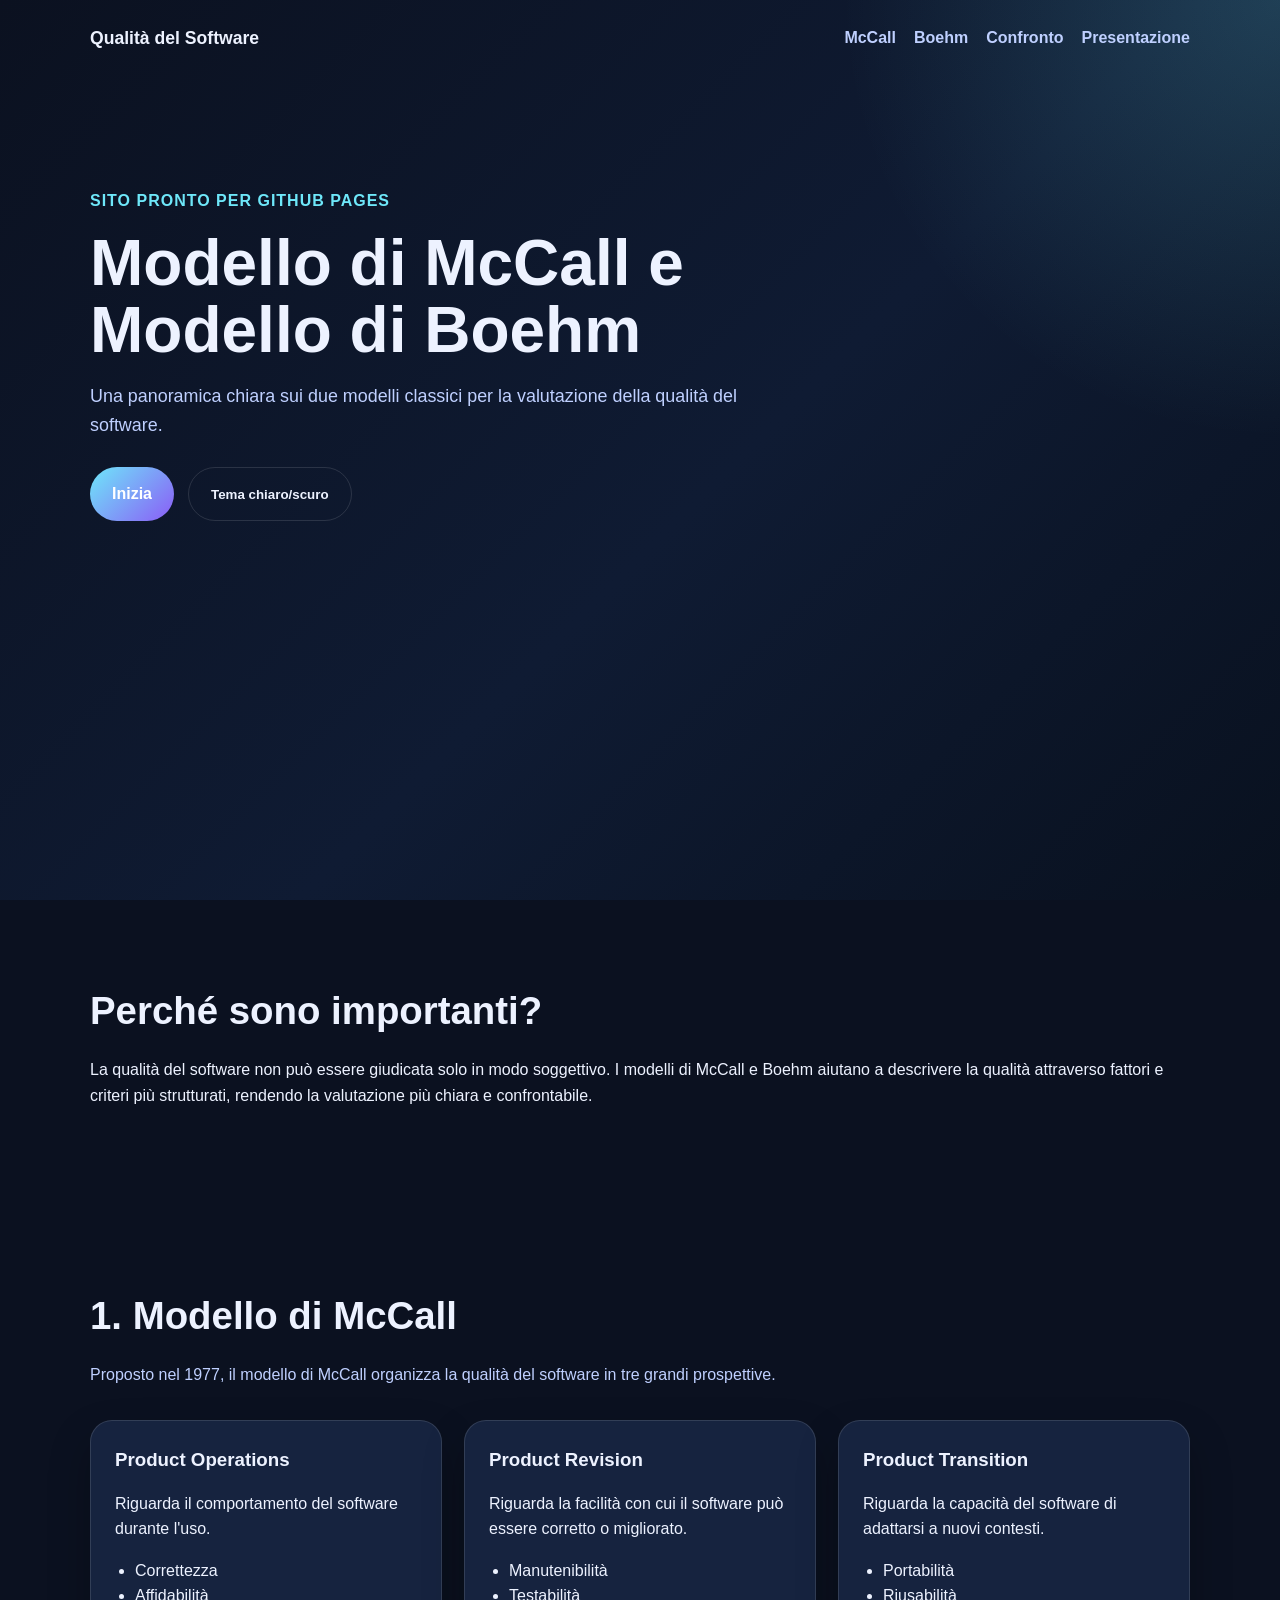
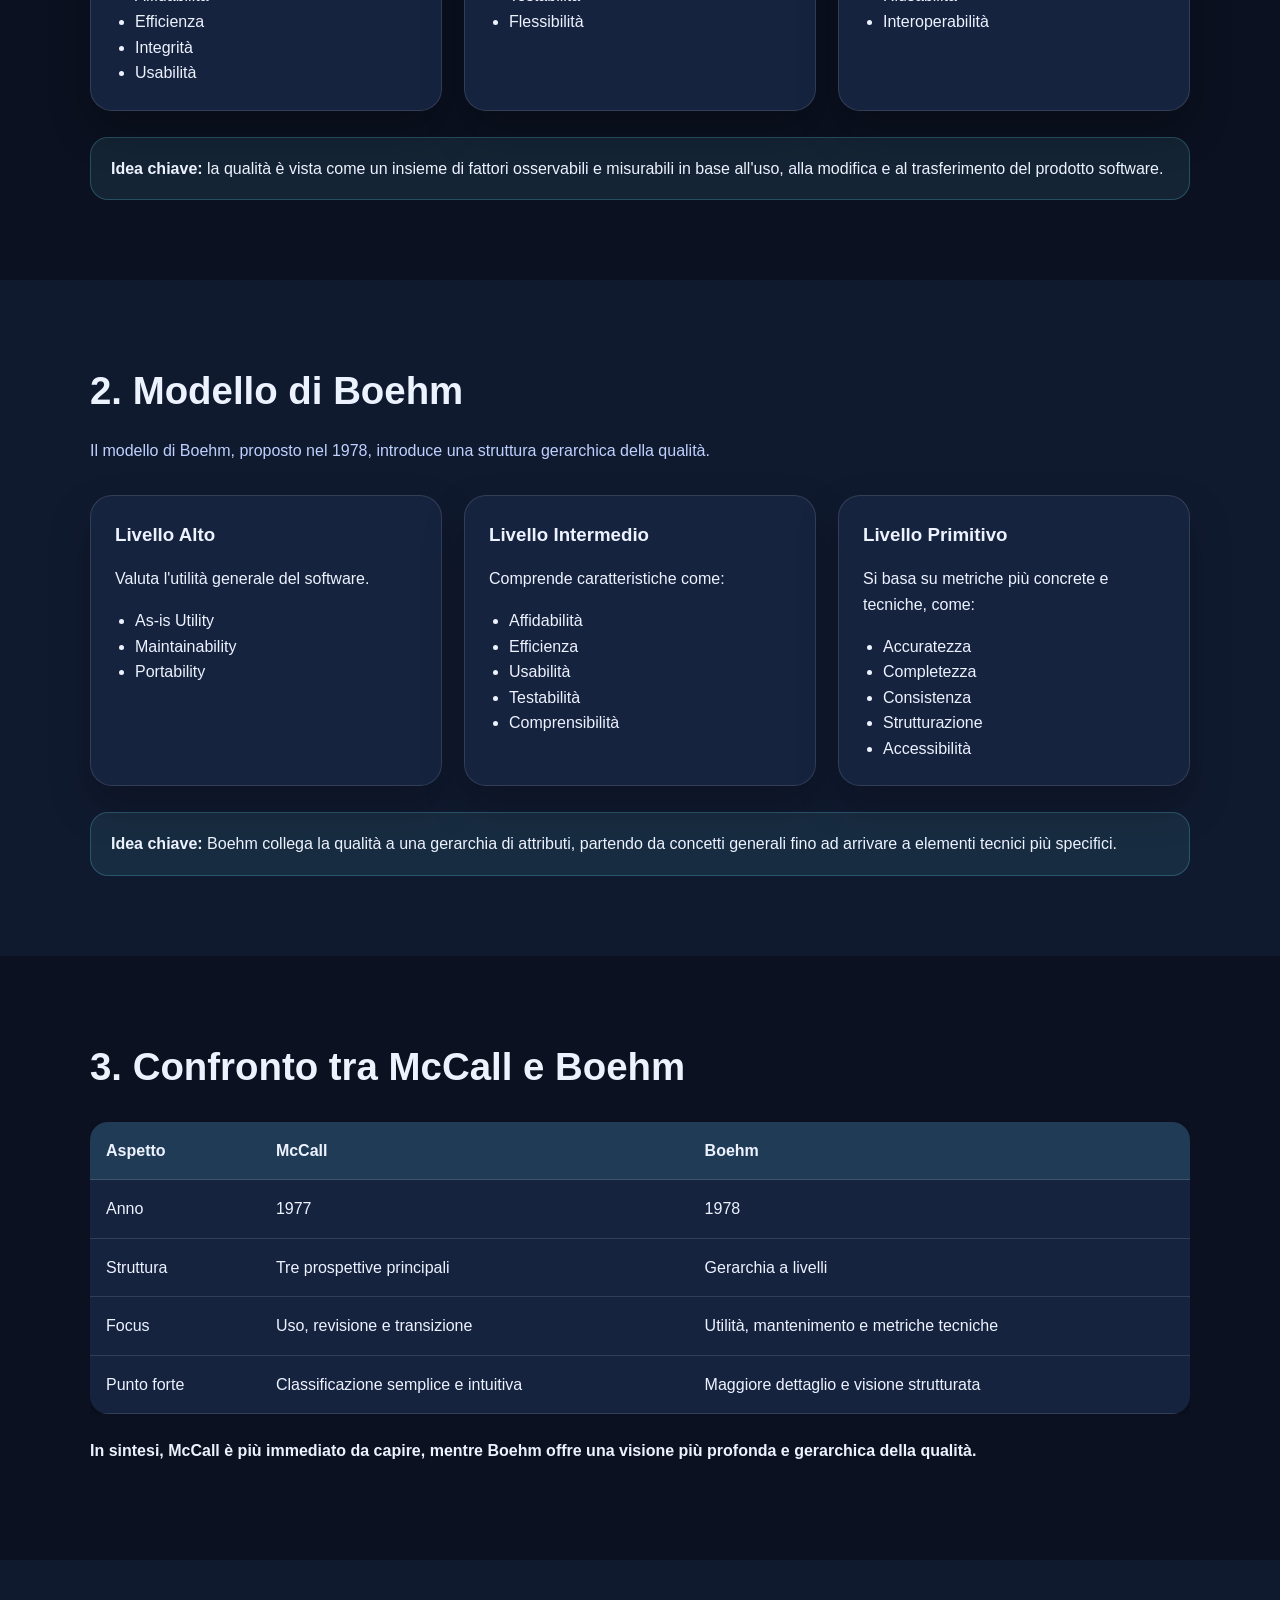
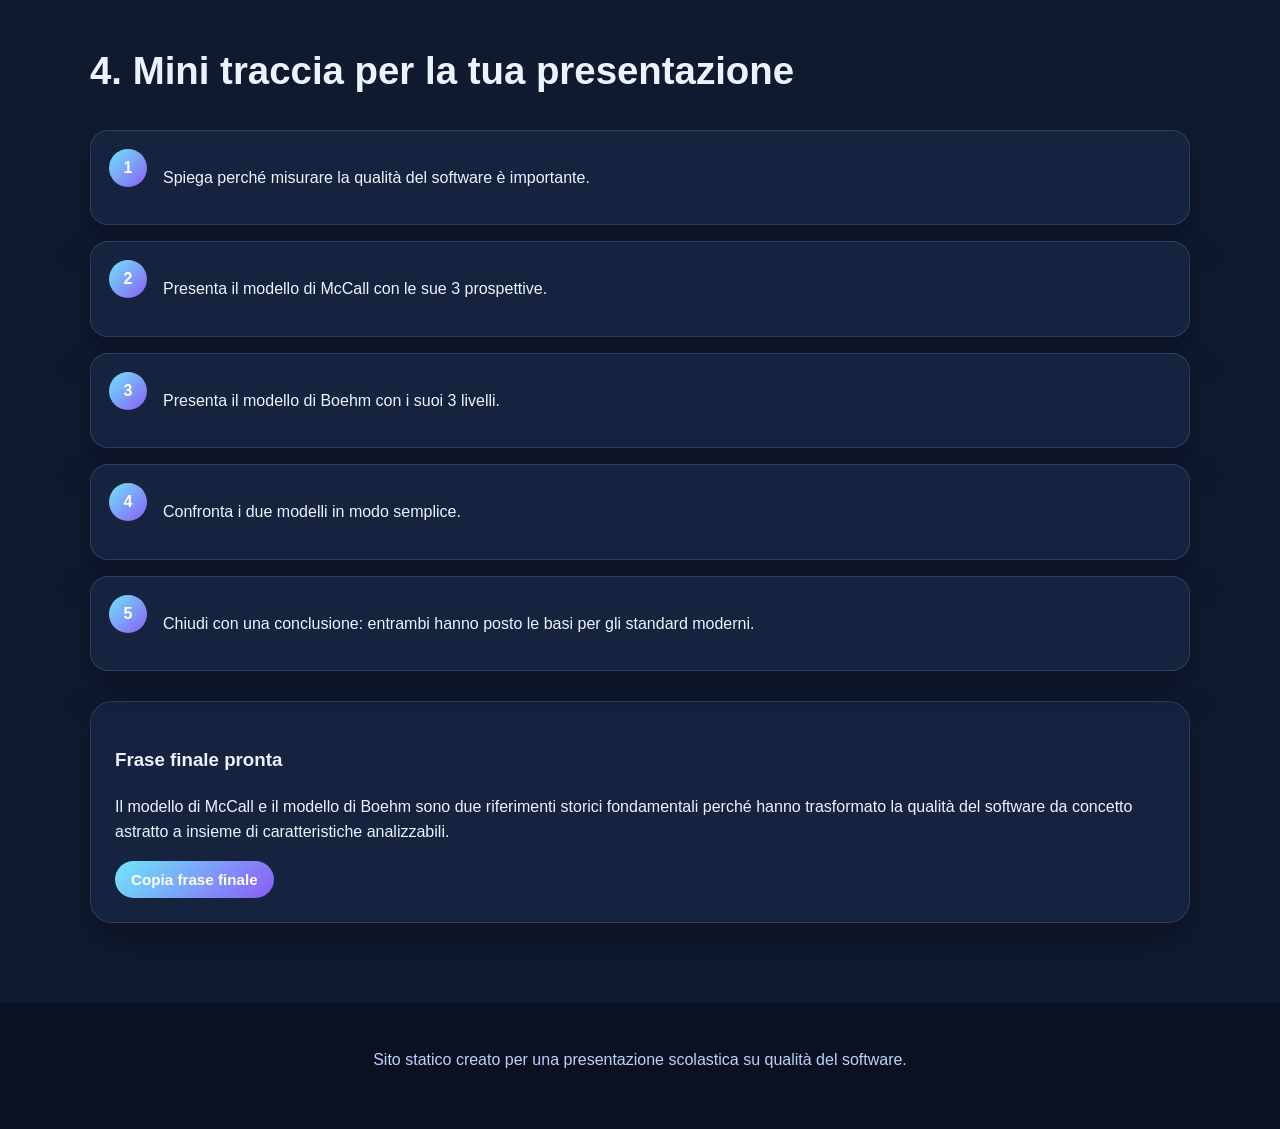
==== index.html @ 940b9a68 "Add files via upload" ====
<!DOCTYPE html>
<html lang="it">
<head>
  <meta charset="UTF-8" />
  <meta name="viewport" content="width=device-width, initial-scale=1.0" />
  <title>Modello di McCall e Modello di Boehm</title>
  <link rel="stylesheet" href="style.css" />
</head>
<body>
  <header class="hero">
    <nav class="nav">
      <div class="logo">Qualità del Software</div>
      <div class="nav-links">
        <a href="#mccall">McCall</a>
        <a href="#boehm">Boehm</a>
        <a href="#confronto">Confronto</a>
        <a href="#presentazione">Presentazione</a>
      </div>
    </nav>

    <div class="hero-content">
      <p class="eyebrow">Sito pronto per GitHub Pages</p>
      <h1>Modello di McCall e Modello di Boehm</h1>
      <p class="subtitle">
        Una panoramica chiara sui due modelli classici per la valutazione della qualità del software.
      </p>
      <div class="hero-buttons">
        <a class="btn primary" href="#mccall">Inizia</a>
        <button class="btn secondary" id="themeToggle">Tema chiaro/scuro</button>
      </div>
    </div>
  </header>

  <main>
    <section class="section intro">
      <div class="container">
        <h2>Perché sono importanti?</h2>
        <p>
          La qualità del software non può essere giudicata solo in modo soggettivo. I modelli di McCall e Boehm
          aiutano a descrivere la qualità attraverso fattori e criteri più strutturati, rendendo la valutazione
          più chiara e confrontabile.
        </p>
      </div>
    </section>

    <section class="section" id="mccall">
      <div class="container">
        <h2>1. Modello di McCall</h2>
        <p class="lead">
          Proposto nel 1977, il modello di McCall organizza la qualità del software in tre grandi prospettive.
        </p>

        <div class="cards three">
          <article class="card">
            <h3>Product Operations</h3>
            <p>Riguarda il comportamento del software durante l'uso.</p>
            <ul>
              <li>Correttezza</li>
              <li>Affidabilità</li>
              <li>Efficienza</li>
              <li>Integrità</li>
              <li>Usabilità</li>
            </ul>
          </article>

          <article class="card">
            <h3>Product Revision</h3>
            <p>Riguarda la facilità con cui il software può essere corretto o migliorato.</p>
            <ul>
              <li>Manutenibilità</li>
              <li>Testabilità</li>
              <li>Flessibilità</li>
            </ul>
          </article>

          <article class="card">
            <h3>Product Transition</h3>
            <p>Riguarda la capacità del software di adattarsi a nuovi contesti.</p>
            <ul>
              <li>Portabilità</li>
              <li>Riusabilità</li>
              <li>Interoperabilità</li>
            </ul>
          </article>
        </div>

        <div class="highlight">
          <strong>Idea chiave:</strong> la qualità è vista come un insieme di fattori osservabili e misurabili in base all'uso,
          alla modifica e al trasferimento del prodotto software.
        </div>
      </div>
    </section>

    <section class="section alt" id="boehm">
      <div class="container">
        <h2>2. Modello di Boehm</h2>
        <p class="lead">
          Il modello di Boehm, proposto nel 1978, introduce una struttura gerarchica della qualità.
        </p>

        <div class="cards three">
          <article class="card">
            <h3>Livello Alto</h3>
            <p>Valuta l'utilità generale del software.</p>
            <ul>
              <li>As-is Utility</li>
              <li>Maintainability</li>
              <li>Portability</li>
            </ul>
          </article>

          <article class="card">
            <h3>Livello Intermedio</h3>
            <p>Comprende caratteristiche come:</p>
            <ul>
              <li>Affidabilità</li>
              <li>Efficienza</li>
              <li>Usabilità</li>
              <li>Testabilità</li>
              <li>Comprensibilità</li>
            </ul>
          </article>

          <article class="card">
            <h3>Livello Primitivo</h3>
            <p>Si basa su metriche più concrete e tecniche, come:</p>
            <ul>
              <li>Accuratezza</li>
              <li>Completezza</li>
              <li>Consistenza</li>
              <li>Strutturazione</li>
              <li>Accessibilità</li>
            </ul>
          </article>
        </div>

        <div class="highlight">
          <strong>Idea chiave:</strong> Boehm collega la qualità a una gerarchia di attributi, partendo da concetti generali
          fino ad arrivare a elementi tecnici più specifici.
        </div>
      </div>
    </section>

    <section class="section" id="confronto">
      <div class="container">
        <h2>3. Confronto tra McCall e Boehm</h2>

        <div class="table-wrapper">
          <table>
            <thead>
              <tr>
                <th>Aspetto</th>
                <th>McCall</th>
                <th>Boehm</th>
              </tr>
            </thead>
            <tbody>
              <tr>
                <td>Anno</td>
                <td>1977</td>
                <td>1978</td>
              </tr>
              <tr>
                <td>Struttura</td>
                <td>Tre prospettive principali</td>
                <td>Gerarchia a livelli</td>
              </tr>
              <tr>
                <td>Focus</td>
                <td>Uso, revisione e transizione</td>
                <td>Utilità, mantenimento e metriche tecniche</td>
              </tr>
              <tr>
                <td>Punto forte</td>
                <td>Classificazione semplice e intuitiva</td>
                <td>Maggiore dettaglio e visione strutturata</td>
              </tr>
            </tbody>
          </table>
        </div>

        <p class="conclusion">
          In sintesi, McCall è più immediato da capire, mentre Boehm offre una visione più profonda e gerarchica della qualità.
        </p>
      </div>
    </section>

    <section class="section alt" id="presentazione">
      <div class="container">
        <h2>4. Mini traccia per la tua presentazione</h2>
        <div class="timeline">
          <div class="step">
            <span>1</span>
            <p>Spiega perché misurare la qualità del software è importante.</p>
          </div>
          <div class="step">
            <span>2</span>
            <p>Presenta il modello di McCall con le sue 3 prospettive.</p>
          </div>
          <div class="step">
            <span>3</span>
            <p>Presenta il modello di Boehm con i suoi 3 livelli.</p>
          </div>
          <div class="step">
            <span>4</span>
            <p>Confronta i due modelli in modo semplice.</p>
          </div>
          <div class="step">
            <span>5</span>
            <p>Chiudi con una conclusione: entrambi hanno posto le basi per gli standard moderni.</p>
          </div>
        </div>

        <div class="speech-box">
          <h3>Frase finale pronta</h3>
          <p id="finalPhrase">
            Il modello di McCall e il modello di Boehm sono due riferimenti storici fondamentali perché hanno trasformato
            la qualità del software da concetto astratto a insieme di caratteristiche analizzabili.
          </p>
          <button class="btn primary small" id="copyBtn">Copia frase finale</button>
          <span id="copyMsg" class="copy-msg"></span>
        </div>
      </div>
    </section>
  </main>

  <footer class="footer">
    <p>Sito statico creato per una presentazione scolastica su qualità del software.</p>
  </footer>

  <script src="script.js"></script>
</body>
</html>
---- style.css ----
* {
  box-sizing: border-box;
}

:root {
  --bg: #0b1120;
  --bg-alt: #101a2f;
  --card: #16233f;
  --text: #edf2ff;
  --muted: #bfd0ff;
  --accent: #6ee7f9;
  --accent-2: #8b5cf6;
  --border: rgba(255, 255, 255, 0.12);
  --shadow: 0 20px 40px rgba(0, 0, 0, 0.25);
}

body.light {
  --bg: #f4f7fb;
  --bg-alt: #eaf0f8;
  --card: #ffffff;
  --text: #10203a;
  --muted: #44536b;
  --accent: #0ea5e9;
  --accent-2: #7c3aed;
  --border: rgba(16, 32, 58, 0.12);
  --shadow: 0 18px 34px rgba(16, 32, 58, 0.10);
}

html {
  scroll-behavior: smooth;
}

body {
  margin: 0;
  font-family: Arial, Helvetica, sans-serif;
  background: var(--bg);
  color: var(--text);
  line-height: 1.6;
}

.hero {
  min-height: 100vh;
  padding: 24px;
  background:
    radial-gradient(circle at top right, rgba(110, 231, 249, 0.18), transparent 28%),
    linear-gradient(135deg, var(--bg), #0f1b33 55%, #09111f);
}

.nav {
  max-width: 1100px;
  margin: 0 auto 80px;
  display: flex;
  justify-content: space-between;
  align-items: center;
  gap: 18px;
  flex-wrap: wrap;
}

.logo {
  font-weight: 700;
  font-size: 1.1rem;
}

.nav-links {
  display: flex;
  gap: 18px;
  flex-wrap: wrap;
}

.nav-links a {
  color: var(--muted);
  text-decoration: none;
  font-weight: 600;
}

.nav-links a:hover {
  color: var(--accent);
}

.hero-content {
  max-width: 1100px;
  margin: 0 auto;
  padding: 40px 0 80px;
}

.eyebrow {
  color: var(--accent);
  font-weight: 700;
  text-transform: uppercase;
  letter-spacing: 1px;
}

h1 {
  font-size: clamp(2.4rem, 5vw, 4.8rem);
  line-height: 1.05;
  margin: 0 0 18px;
  max-width: 800px;
}

.subtitle {
  max-width: 700px;
  font-size: 1.12rem;
  color: var(--muted);
}

.hero-buttons {
  display: flex;
  gap: 14px;
  flex-wrap: wrap;
  margin-top: 28px;
}

.btn {
  border: none;
  border-radius: 999px;
  padding: 14px 22px;
  font-weight: 700;
  cursor: pointer;
  transition: transform 0.2s ease, opacity 0.2s ease;
  text-decoration: none;
  display: inline-block;
}

.btn:hover {
  transform: translateY(-2px);
  opacity: 0.95;
}

.primary {
  background: linear-gradient(135deg, var(--accent), var(--accent-2));
  color: white;
}

.secondary {
  background: transparent;
  color: var(--text);
  border: 1px solid var(--border);
}

.small {
  padding: 10px 16px;
  font-size: 0.95rem;
}

.section {
  padding: 80px 24px;
}

.alt {
  background: var(--bg-alt);
}

.container {
  max-width: 1100px;
  margin: 0 auto;
}

h2 {
  font-size: clamp(1.8rem, 3vw, 2.8rem);
  margin-top: 0;
  margin-bottom: 14px;
}

.lead {
  color: var(--muted);
  max-width: 800px;
  margin-bottom: 32px;
}

.cards {
  display: grid;
  gap: 22px;
}

.cards.three {
  grid-template-columns: repeat(3, minmax(0, 1fr));
}

.card {
  background: var(--card);
  border: 1px solid var(--border);
  border-radius: 22px;
  padding: 24px;
  box-shadow: var(--shadow);
}

.card h3 {
  margin-top: 0;
  margin-bottom: 10px;
}

.card ul {
  padding-left: 20px;
  margin-bottom: 0;
}

.highlight {
  margin-top: 26px;
  background: rgba(110, 231, 249, 0.09);
  border: 1px solid rgba(110, 231, 249, 0.22);
  border-radius: 18px;
  padding: 18px 20px;
}

.table-wrapper {
  overflow-x: auto;
  margin-top: 24px;
}

table {
  width: 100%;
  border-collapse: collapse;
  background: var(--card);
  border-radius: 18px;
  overflow: hidden;
  box-shadow: var(--shadow);
}

th, td {
  padding: 16px;
  border-bottom: 1px solid var(--border);
  text-align: left;
}

th {
  background: rgba(110, 231, 249, 0.12);
}

.conclusion {
  margin-top: 24px;
  font-weight: 600;
}

.timeline {
  display: grid;
  gap: 16px;
  margin-top: 28px;
}

.step {
  display: flex;
  gap: 16px;
  align-items: flex-start;
  background: var(--card);
  border: 1px solid var(--border);
  border-radius: 18px;
  padding: 18px;
  box-shadow: var(--shadow);
}

.step span {
  width: 38px;
  height: 38px;
  min-width: 38px;
  border-radius: 50%;
  display: grid;
  place-items: center;
  font-weight: 700;
  background: linear-gradient(135deg, var(--accent), var(--accent-2));
  color: white;
}

.speech-box {
  margin-top: 30px;
  background: var(--card);
  border: 1px solid var(--border);
  border-radius: 22px;
  padding: 24px;
  box-shadow: var(--shadow);
}

.copy-msg {
  display: inline-block;
  margin-left: 10px;
  color: var(--accent);
  font-weight: 700;
}

.footer {
  text-align: center;
  padding: 28px 20px 40px;
  color: var(--muted);
}

@media (max-width: 900px) {
  .cards.three {
    grid-template-columns: 1fr;
  }
}

@media (max-width: 640px) {
  .hero {
    min-height: auto;
  }

  .nav {
    margin-bottom: 40px;
  }

  .hero-content {
    padding: 10px 0 40px;
  }
}
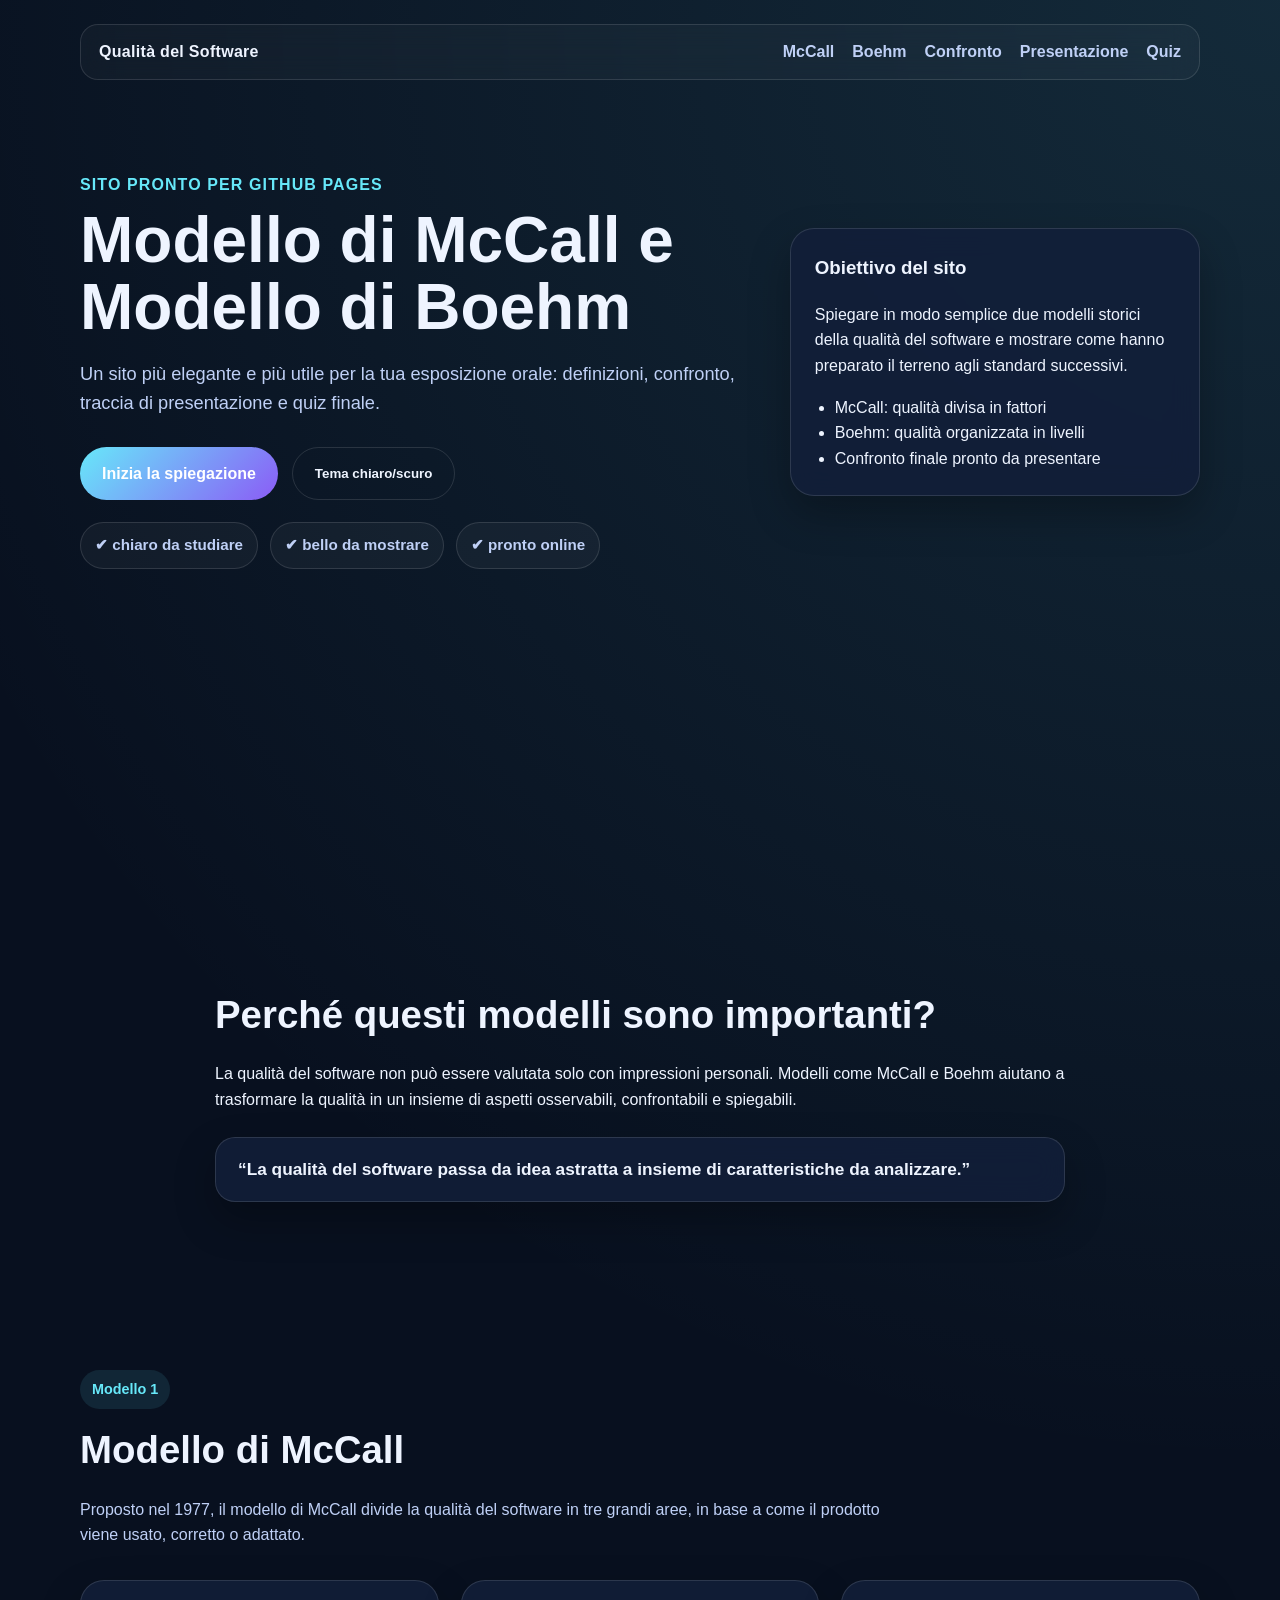
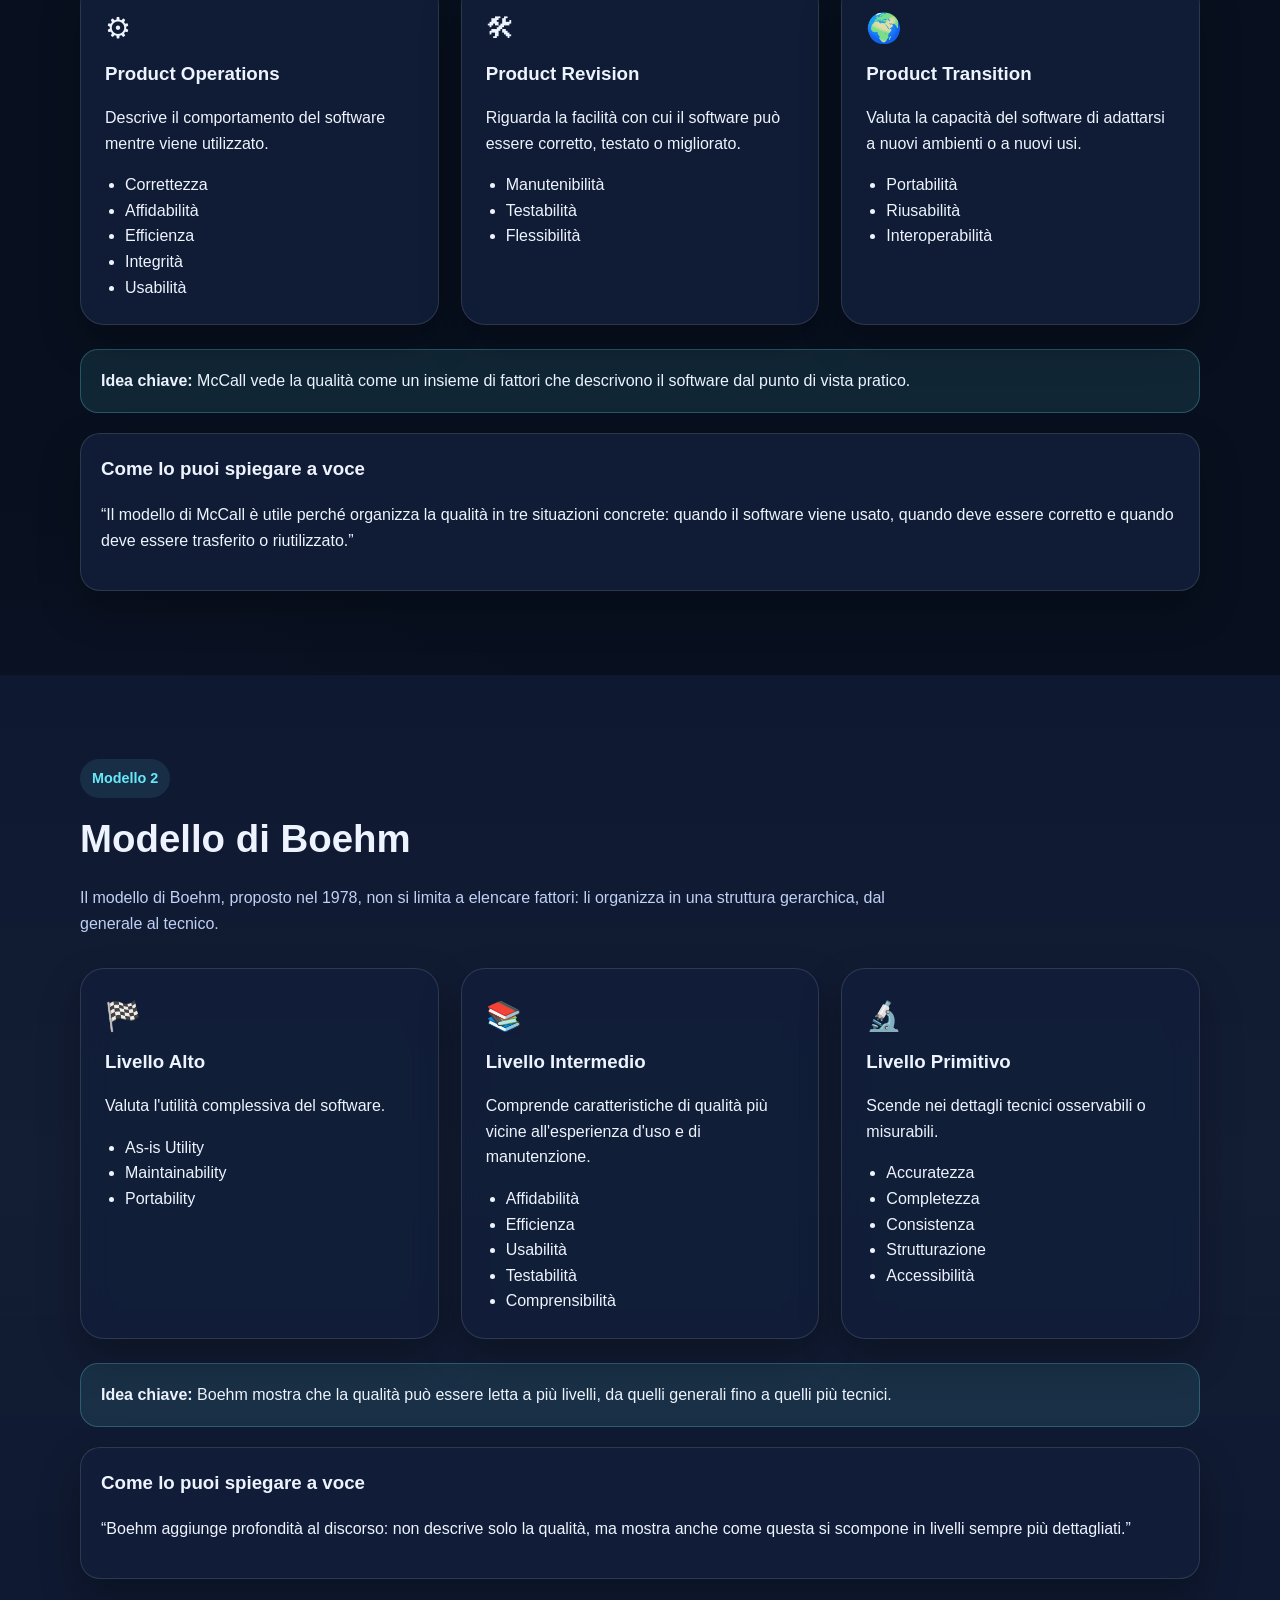
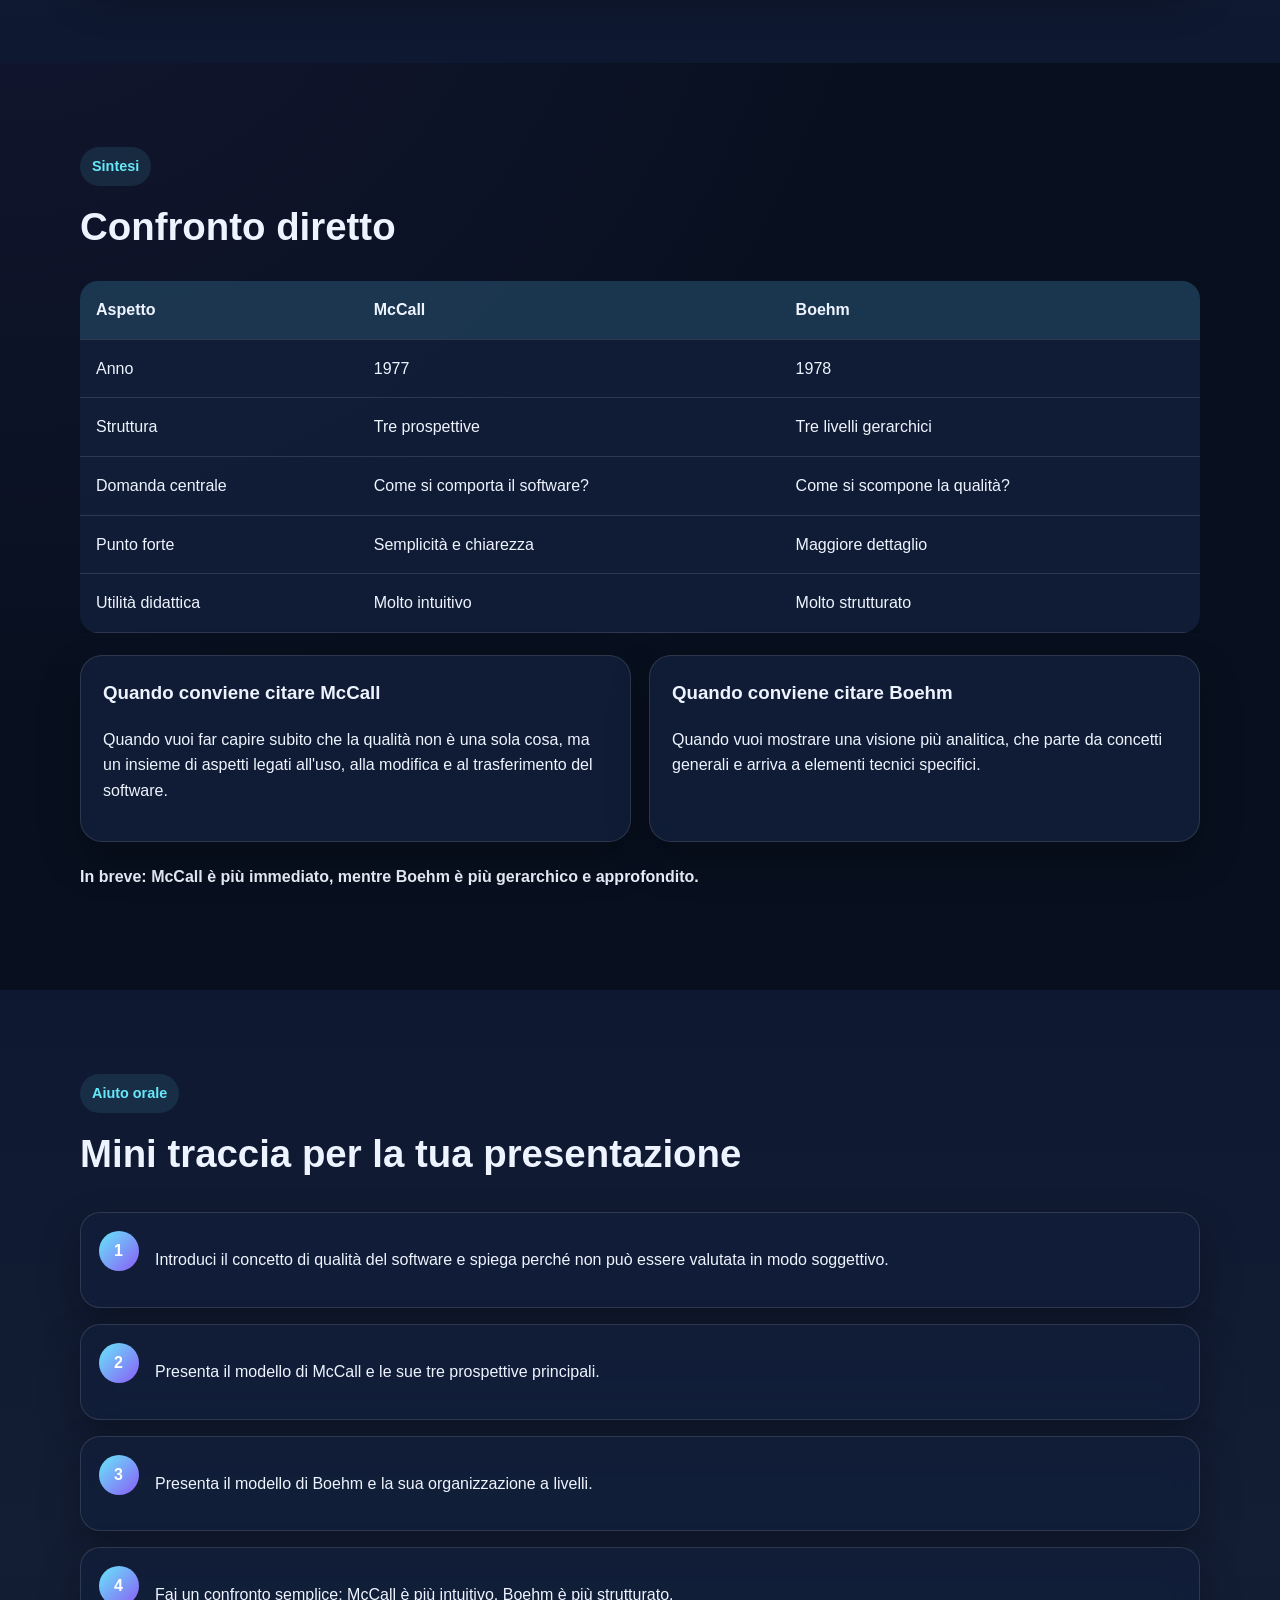
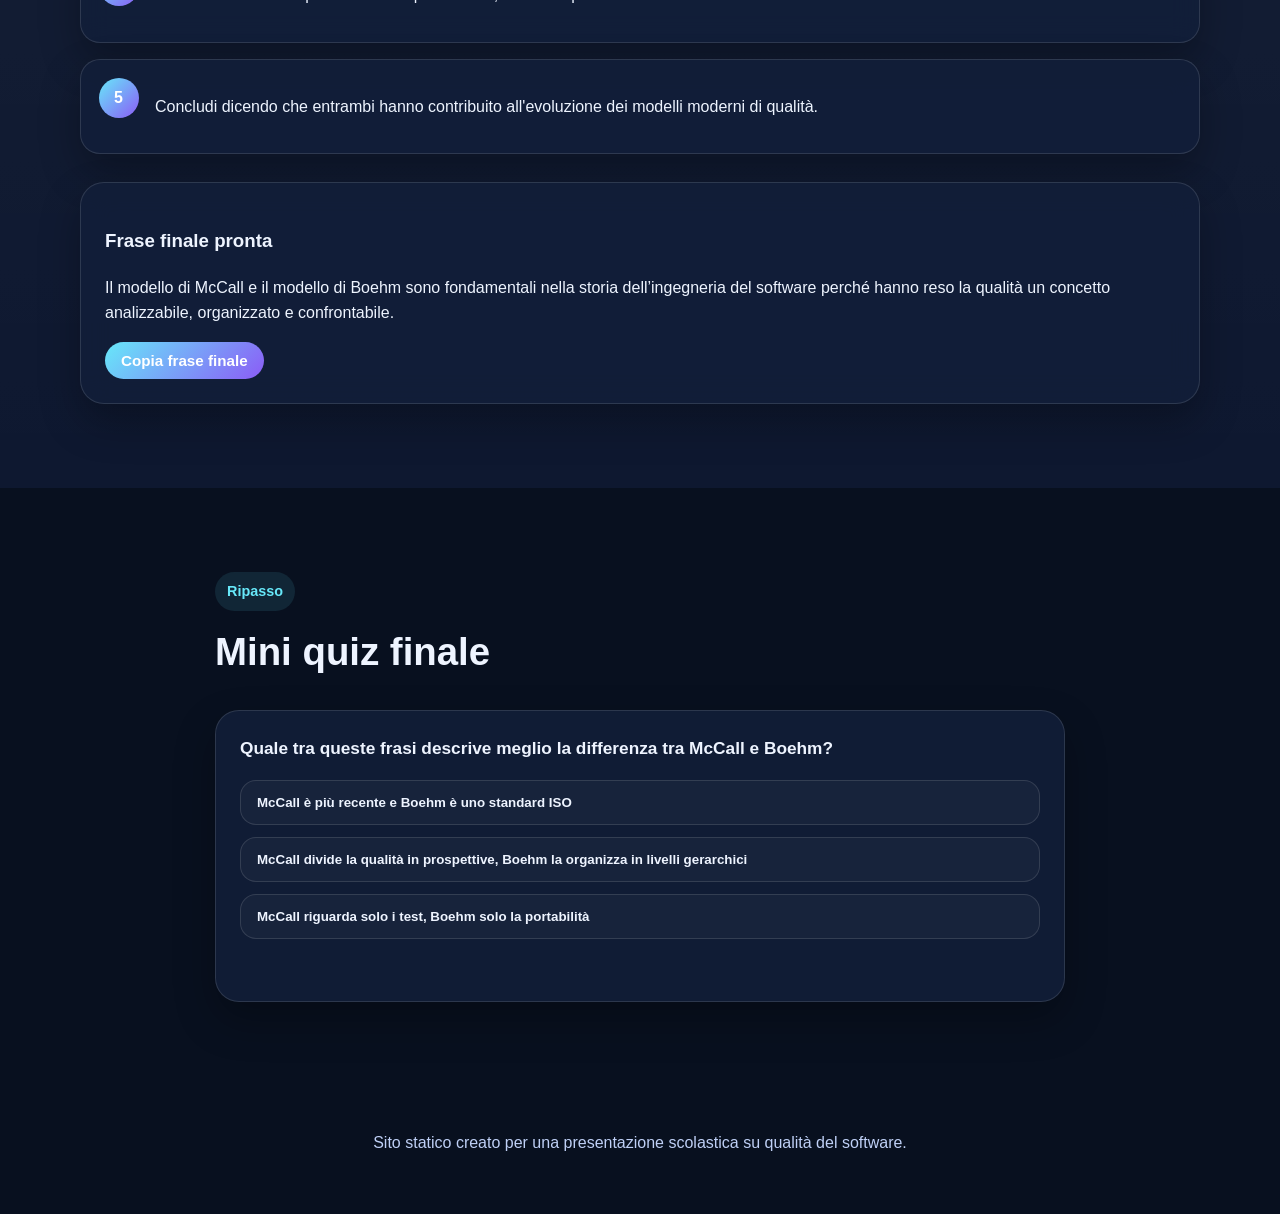
==== commit 25d48233: "Add files via upload" ====
--- a/index.html
+++ b/index.html
@@ -4,56 +4,92 @@
   <meta charset="UTF-8" />
   <meta name="viewport" content="width=device-width, initial-scale=1.0" />
   <title>Modello di McCall e Modello di Boehm</title>
+  <meta name="description" content="Presentazione web sui modelli di qualità del software di McCall e Boehm." />
   <link rel="stylesheet" href="style.css" />
 </head>
 <body>
+  <div class="progress-bar" id="progressBar"></div>
+
   <header class="hero">
     <nav class="nav">
       <div class="logo">Qualità del Software</div>
-      <div class="nav-links">
+      <button class="menu-toggle" id="menuToggle" aria-label="Apri menu">☰</button>
+      <div class="nav-links" id="navLinks">
         <a href="#mccall">McCall</a>
         <a href="#boehm">Boehm</a>
         <a href="#confronto">Confronto</a>
         <a href="#presentazione">Presentazione</a>
+        <a href="#quiz">Quiz</a>
       </div>
     </nav>
 
-    <div class="hero-content">
-      <p class="eyebrow">Sito pronto per GitHub Pages</p>
-      <h1>Modello di McCall e Modello di Boehm</h1>
-      <p class="subtitle">
-        Una panoramica chiara sui due modelli classici per la valutazione della qualità del software.
-      </p>
-      <div class="hero-buttons">
-        <a class="btn primary" href="#mccall">Inizia</a>
-        <button class="btn secondary" id="themeToggle">Tema chiaro/scuro</button>
+    <div class="hero-content container">
+      <div class="hero-grid">
+        <div>
+          <p class="eyebrow">Sito pronto per GitHub Pages</p>
+          <h1>Modello di McCall e Modello di Boehm</h1>
+          <p class="subtitle">
+            Un sito più elegante e più utile per la tua esposizione orale: definizioni, confronto, traccia di presentazione e quiz finale.
+          </p>
+
+          <div class="hero-buttons">
+            <a class="btn primary" href="#mccall">Inizia la spiegazione</a>
+            <button class="btn secondary" id="themeToggle">Tema chiaro/scuro</button>
+          </div>
+
+          <div class="hero-badges">
+            <span>✔ chiaro da studiare</span>
+            <span>✔ bello da mostrare</span>
+            <span>✔ pronto online</span>
+          </div>
+        </div>
+
+        <aside class="hero-panel">
+          <h3>Obiettivo del sito</h3>
+          <p>
+            Spiegare in modo semplice due modelli storici della qualità del software e mostrare come hanno preparato il terreno agli standard successivi.
+          </p>
+          <ul>
+            <li>McCall: qualità divisa in fattori</li>
+            <li>Boehm: qualità organizzata in livelli</li>
+            <li>Confronto finale pronto da presentare</li>
+          </ul>
+        </aside>
       </div>
     </div>
   </header>
 
   <main>
     <section class="section intro">
-      <div class="container">
-        <h2>Perché sono importanti?</h2>
+      <div class="container narrow">
+        <h2>Perché questi modelli sono importanti?</h2>
         <p>
-          La qualità del software non può essere giudicata solo in modo soggettivo. I modelli di McCall e Boehm
-          aiutano a descrivere la qualità attraverso fattori e criteri più strutturati, rendendo la valutazione
-          più chiara e confrontabile.
+          La qualità del software non può essere valutata solo con impressioni personali. Modelli come McCall e Boehm
+          aiutano a trasformare la qualità in un insieme di aspetti osservabili, confrontabili e spiegabili.
         </p>
+        <div class="quote-box">
+          <p>
+            “La qualità del software passa da idea astratta a insieme di caratteristiche da analizzare.”
+          </p>
+        </div>
       </div>
     </section>
 
     <section class="section" id="mccall">
       <div class="container">
-        <h2>1. Modello di McCall</h2>
+        <div class="section-head">
+          <span class="section-tag">Modello 1</span>
+          <h2>Modello di McCall</h2>
+        </div>
         <p class="lead">
-          Proposto nel 1977, il modello di McCall organizza la qualità del software in tre grandi prospettive.
+          Proposto nel 1977, il modello di McCall divide la qualità del software in tre grandi aree, in base a come il prodotto viene usato, corretto o adattato.
         </p>
 
         <div class="cards three">
           <article class="card">
+            <div class="card-icon">⚙</div>
             <h3>Product Operations</h3>
-            <p>Riguarda il comportamento del software durante l'uso.</p>
+            <p>Descrive il comportamento del software mentre viene utilizzato.</p>
             <ul>
               <li>Correttezza</li>
               <li>Affidabilità</li>
@@ -64,8 +100,9 @@
           </article>
 
           <article class="card">
+            <div class="card-icon">🛠</div>
             <h3>Product Revision</h3>
-            <p>Riguarda la facilità con cui il software può essere corretto o migliorato.</p>
+            <p>Riguarda la facilità con cui il software può essere corretto, testato o migliorato.</p>
             <ul>
               <li>Manutenibilità</li>
               <li>Testabilità</li>
@@ -74,8 +111,9 @@
           </article>
 
           <article class="card">
+            <div class="card-icon">🌍</div>
             <h3>Product Transition</h3>
-            <p>Riguarda la capacità del software di adattarsi a nuovi contesti.</p>
+            <p>Valuta la capacità del software di adattarsi a nuovi ambienti o a nuovi usi.</p>
             <ul>
               <li>Portabilità</li>
               <li>Riusabilità</li>
@@ -85,23 +123,34 @@
         </div>
 
         <div class="highlight">
-          <strong>Idea chiave:</strong> la qualità è vista come un insieme di fattori osservabili e misurabili in base all'uso,
-          alla modifica e al trasferimento del prodotto software.
+          <strong>Idea chiave:</strong> McCall vede la qualità come un insieme di fattori che descrivono il software dal punto di vista pratico.
+        </div>
+
+        <div class="mini-explain">
+          <h3>Come lo puoi spiegare a voce</h3>
+          <p>
+            “Il modello di McCall è utile perché organizza la qualità in tre situazioni concrete:
+            quando il software viene usato, quando deve essere corretto e quando deve essere trasferito o riutilizzato.”
+          </p>
         </div>
       </div>
     </section>
 
     <section class="section alt" id="boehm">
       <div class="container">
-        <h2>2. Modello di Boehm</h2>
+        <div class="section-head">
+          <span class="section-tag">Modello 2</span>
+          <h2>Modello di Boehm</h2>
+        </div>
         <p class="lead">
-          Il modello di Boehm, proposto nel 1978, introduce una struttura gerarchica della qualità.
+          Il modello di Boehm, proposto nel 1978, non si limita a elencare fattori: li organizza in una struttura gerarchica, dal generale al tecnico.
         </p>
 
         <div class="cards three">
           <article class="card">
+            <div class="card-icon">🏁</div>
             <h3>Livello Alto</h3>
-            <p>Valuta l'utilità generale del software.</p>
+            <p>Valuta l'utilità complessiva del software.</p>
             <ul>
               <li>As-is Utility</li>
               <li>Maintainability</li>
@@ -110,8 +159,9 @@
           </article>
 
           <article class="card">
+            <div class="card-icon">📚</div>
             <h3>Livello Intermedio</h3>
-            <p>Comprende caratteristiche come:</p>
+            <p>Comprende caratteristiche di qualità più vicine all'esperienza d'uso e di manutenzione.</p>
             <ul>
               <li>Affidabilità</li>
               <li>Efficienza</li>
@@ -122,8 +172,9 @@
           </article>
 
           <article class="card">
+            <div class="card-icon">🔬</div>
             <h3>Livello Primitivo</h3>
-            <p>Si basa su metriche più concrete e tecniche, come:</p>
+            <p>Scende nei dettagli tecnici osservabili o misurabili.</p>
             <ul>
               <li>Accuratezza</li>
               <li>Completezza</li>
@@ -135,15 +186,24 @@
         </div>
 
         <div class="highlight">
-          <strong>Idea chiave:</strong> Boehm collega la qualità a una gerarchia di attributi, partendo da concetti generali
-          fino ad arrivare a elementi tecnici più specifici.
+          <strong>Idea chiave:</strong> Boehm mostra che la qualità può essere letta a più livelli, da quelli generali fino a quelli più tecnici.
+        </div>
+
+        <div class="mini-explain">
+          <h3>Come lo puoi spiegare a voce</h3>
+          <p>
+            “Boehm aggiunge profondità al discorso: non descrive solo la qualità, ma mostra anche come questa si scompone in livelli sempre più dettagliati.”
+          </p>
         </div>
       </div>
     </section>
 
     <section class="section" id="confronto">
       <div class="container">
-        <h2>3. Confronto tra McCall e Boehm</h2>
+        <div class="section-head">
+          <span class="section-tag">Sintesi</span>
+          <h2>Confronto diretto</h2>
+        </div>
 
         <div class="table-wrapper">
           <table>
@@ -162,63 +222,86 @@
               </tr>
               <tr>
                 <td>Struttura</td>
-                <td>Tre prospettive principali</td>
-                <td>Gerarchia a livelli</td>
-              </tr>
-              <tr>
-                <td>Focus</td>
-                <td>Uso, revisione e transizione</td>
-                <td>Utilità, mantenimento e metriche tecniche</td>
+                <td>Tre prospettive</td>
+                <td>Tre livelli gerarchici</td>
+              </tr>
+              <tr>
+                <td>Domanda centrale</td>
+                <td>Come si comporta il software?</td>
+                <td>Come si scompone la qualità?</td>
               </tr>
               <tr>
                 <td>Punto forte</td>
-                <td>Classificazione semplice e intuitiva</td>
-                <td>Maggiore dettaglio e visione strutturata</td>
+                <td>Semplicità e chiarezza</td>
+                <td>Maggiore dettaglio</td>
+              </tr>
+              <tr>
+                <td>Utilità didattica</td>
+                <td>Molto intuitivo</td>
+                <td>Molto strutturato</td>
               </tr>
             </tbody>
           </table>
         </div>
 
+        <div class="comparison-grid">
+          <div class="info-box">
+            <h3>Quando conviene citare McCall</h3>
+            <p>Quando vuoi far capire subito che la qualità non è una sola cosa, ma un insieme di aspetti legati all'uso, alla modifica e al trasferimento del software.</p>
+          </div>
+          <div class="info-box">
+            <h3>Quando conviene citare Boehm</h3>
+            <p>Quando vuoi mostrare una visione più analitica, che parte da concetti generali e arriva a elementi tecnici specifici.</p>
+          </div>
+        </div>
+
         <p class="conclusion">
-          In sintesi, McCall è più immediato da capire, mentre Boehm offre una visione più profonda e gerarchica della qualità.
+          In breve: <strong>McCall è più immediato</strong>, mentre <strong>Boehm è più gerarchico e approfondito</strong>.
         </p>
       </div>
     </section>
 
     <section class="section alt" id="presentazione">
       <div class="container">
-        <h2>4. Mini traccia per la tua presentazione</h2>
+        <div class="section-head">
+          <span class="section-tag">Aiuto orale</span>
+          <h2>Mini traccia per la tua presentazione</h2>
+        </div>
+
         <div class="timeline">
-          <div class="step">
-            <span>1</span>
-            <p>Spiega perché misurare la qualità del software è importante.</p>
-          </div>
-          <div class="step">
-            <span>2</span>
-            <p>Presenta il modello di McCall con le sue 3 prospettive.</p>
-          </div>
-          <div class="step">
-            <span>3</span>
-            <p>Presenta il modello di Boehm con i suoi 3 livelli.</p>
-          </div>
-          <div class="step">
-            <span>4</span>
-            <p>Confronta i due modelli in modo semplice.</p>
-          </div>
-          <div class="step">
-            <span>5</span>
-            <p>Chiudi con una conclusione: entrambi hanno posto le basi per gli standard moderni.</p>
-          </div>
+          <div class="step"><span>1</span><p>Introduci il concetto di qualità del software e spiega perché non può essere valutata in modo soggettivo.</p></div>
+          <div class="step"><span>2</span><p>Presenta il modello di McCall e le sue tre prospettive principali.</p></div>
+          <div class="step"><span>3</span><p>Presenta il modello di Boehm e la sua organizzazione a livelli.</p></div>
+          <div class="step"><span>4</span><p>Fai un confronto semplice: McCall è più intuitivo, Boehm è più strutturato.</p></div>
+          <div class="step"><span>5</span><p>Concludi dicendo che entrambi hanno contribuito all'evoluzione dei modelli moderni di qualità.</p></div>
         </div>
 
         <div class="speech-box">
           <h3>Frase finale pronta</h3>
           <p id="finalPhrase">
-            Il modello di McCall e il modello di Boehm sono due riferimenti storici fondamentali perché hanno trasformato
-            la qualità del software da concetto astratto a insieme di caratteristiche analizzabili.
+            Il modello di McCall e il modello di Boehm sono fondamentali nella storia dell’ingegneria del software perché hanno reso la qualità un concetto analizzabile, organizzato e confrontabile.
           </p>
           <button class="btn primary small" id="copyBtn">Copia frase finale</button>
           <span id="copyMsg" class="copy-msg"></span>
+        </div>
+      </div>
+    </section>
+
+    <section class="section" id="quiz">
+      <div class="container narrow">
+        <div class="section-head">
+          <span class="section-tag">Ripasso</span>
+          <h2>Mini quiz finale</h2>
+        </div>
+
+        <div class="quiz-card">
+          <p class="quiz-question">Quale tra queste frasi descrive meglio la differenza tra McCall e Boehm?</p>
+          <div class="quiz-options">
+            <button class="quiz-btn" data-correct="false">McCall è più recente e Boehm è uno standard ISO</button>
+            <button class="quiz-btn" data-correct="true">McCall divide la qualità in prospettive, Boehm la organizza in livelli gerarchici</button>
+            <button class="quiz-btn" data-correct="false">McCall riguarda solo i test, Boehm solo la portabilità</button>
+          </div>
+          <p class="quiz-result" id="quizResult"></p>
         </div>
       </div>
     </section>
--- a/style.css
+++ b/style.css
@@ -3,27 +3,28 @@
 }
 
 :root {
-  --bg: #0b1120;
-  --bg-alt: #101a2f;
-  --card: #16233f;
-  --text: #edf2ff;
-  --muted: #bfd0ff;
-  --accent: #6ee7f9;
+  --bg: #08101f;
+  --bg-alt: #0e1830;
+  --card: rgba(18, 31, 58, 0.86);
+  --text: #eef4ff;
+  --muted: #bfd0f6;
+  --accent: #67e8f9;
   --accent-2: #8b5cf6;
   --border: rgba(255, 255, 255, 0.12);
-  --shadow: 0 20px 40px rgba(0, 0, 0, 0.25);
+  --shadow: 0 18px 40px rgba(0, 0, 0, 0.28);
+  --glass: blur(14px);
 }
 
 body.light {
-  --bg: #f4f7fb;
-  --bg-alt: #eaf0f8;
-  --card: #ffffff;
-  --text: #10203a;
-  --muted: #44536b;
+  --bg: #f4f8fd;
+  --bg-alt: #e9f0fa;
+  --card: rgba(255, 255, 255, 0.88);
+  --text: #12223b;
+  --muted: #55657c;
   --accent: #0ea5e9;
   --accent-2: #7c3aed;
-  --border: rgba(16, 32, 58, 0.12);
-  --shadow: 0 18px 34px rgba(16, 32, 58, 0.10);
+  --border: rgba(18, 34, 59, 0.12);
+  --shadow: 0 18px 34px rgba(18, 34, 59, 0.10);
 }
 
 html {
@@ -33,32 +34,70 @@
 body {
   margin: 0;
   font-family: Arial, Helvetica, sans-serif;
-  background: var(--bg);
+  background:
+    radial-gradient(circle at top right, rgba(103, 232, 249, 0.12), transparent 24%),
+    radial-gradient(circle at left center, rgba(139, 92, 246, 0.09), transparent 28%),
+    var(--bg);
   color: var(--text);
   line-height: 1.6;
 }
 
+.progress-bar {
+  position: fixed;
+  top: 0;
+  left: 0;
+  height: 4px;
+  width: 0;
+  z-index: 1000;
+  background: linear-gradient(90deg, var(--accent), var(--accent-2));
+}
+
+.container {
+  width: min(1120px, calc(100% - 32px));
+  margin: 0 auto;
+}
+
+.narrow {
+  width: min(850px, calc(100% - 32px));
+}
+
 .hero {
   min-height: 100vh;
-  padding: 24px;
-  background:
-    radial-gradient(circle at top right, rgba(110, 231, 249, 0.18), transparent 28%),
-    linear-gradient(135deg, var(--bg), #0f1b33 55%, #09111f);
+  padding: 24px 0 48px;
 }
 
 .nav {
-  max-width: 1100px;
-  margin: 0 auto 80px;
+  width: min(1120px, calc(100% - 32px));
+  margin: 0 auto 46px;
   display: flex;
+  align-items: center;
   justify-content: space-between;
-  align-items: center;
   gap: 18px;
   flex-wrap: wrap;
+  padding: 14px 18px;
+  border: 1px solid var(--border);
+  border-radius: 18px;
+  backdrop-filter: var(--glass);
+  background: rgba(255, 255, 255, 0.03);
+  position: sticky;
+  top: 12px;
+  z-index: 999;
 }
 
 .logo {
-  font-weight: 700;
+  font-weight: 800;
+  letter-spacing: 0.3px;
+}
+
+.menu-toggle {
+  display: none;
+  border: 1px solid var(--border);
+  background: transparent;
+  color: var(--text);
+  border-radius: 12px;
+  padding: 8px 12px;
   font-size: 1.1rem;
+  cursor: pointer;
 }
 
 .nav-links {
@@ -70,36 +109,39 @@
 .nav-links a {
   color: var(--muted);
   text-decoration: none;
-  font-weight: 600;
+  font-weight: 700;
 }
 
 .nav-links a:hover {
   color: var(--accent);
 }
 
-.hero-content {
-  max-width: 1100px;
-  margin: 0 auto;
-  padding: 40px 0 80px;
+.hero-grid {
+  display: grid;
+  grid-template-columns: 1.25fr 0.75fr;
+  gap: 26px;
+  align-items: center;
+  padding-top: 30px;
 }
 
 .eyebrow {
   color: var(--accent);
-  font-weight: 700;
+  font-weight: 800;
   text-transform: uppercase;
-  letter-spacing: 1px;
+  letter-spacing: 1.1px;
+  margin-bottom: 10px;
 }
 
 h1 {
-  font-size: clamp(2.4rem, 5vw, 4.8rem);
-  line-height: 1.05;
+  font-size: clamp(2.6rem, 5vw, 5rem);
+  line-height: 1.04;
   margin: 0 0 18px;
-  max-width: 800px;
+  max-width: 820px;
 }
 
 .subtitle {
-  max-width: 700px;
-  font-size: 1.12rem;
+  max-width: 720px;
+  font-size: 1.14rem;
   color: var(--muted);
 }
 
@@ -107,23 +149,68 @@
   display: flex;
   gap: 14px;
   flex-wrap: wrap;
-  margin-top: 28px;
+  margin-top: 30px;
+}
+
+.hero-badges {
+  display: flex;
+  gap: 12px;
+  flex-wrap: wrap;
+  margin-top: 22px;
+}
+
+.hero-badges span {
+  padding: 10px 14px;
+  border-radius: 999px;
+  border: 1px solid var(--border);
+  background: rgba(255,255,255,0.04);
+  color: var(--muted);
+  font-weight: 700;
+  font-size: 0.95rem;
+}
+
+.hero-panel,
+.card,
+.info-box,
+.step,
+.speech-box,
+.quiz-card,
+.quote-box,
+.mini-explain {
+  background: var(--card);
+  border: 1px solid var(--border);
+  backdrop-filter: var(--glass);
+  box-shadow: var(--shadow);
+}
+
+.hero-panel {
+  border-radius: 24px;
+  padding: 24px;
+}
+
+.hero-panel h3 {
+  margin-top: 0;
+}
+
+.hero-panel ul {
+  margin-bottom: 0;
+  padding-left: 20px;
 }
 
 .btn {
   border: none;
   border-radius: 999px;
   padding: 14px 22px;
-  font-weight: 700;
+  font-weight: 800;
   cursor: pointer;
-  transition: transform 0.2s ease, opacity 0.2s ease;
   text-decoration: none;
   display: inline-block;
+  transition: transform 0.18s ease, opacity 0.18s ease;
 }
 
 .btn:hover {
   transform: translateY(-2px);
-  opacity: 0.95;
+  opacity: 0.96;
 }
 
 .primary {
@@ -143,28 +230,49 @@
 }
 
 .section {
-  padding: 80px 24px;
+  padding: 84px 0;
 }
 
 .alt {
-  background: var(--bg-alt);
-}
-
-.container {
-  max-width: 1100px;
-  margin: 0 auto;
+  background: linear-gradient(180deg, transparent, rgba(255,255,255,0.02), transparent), var(--bg-alt);
+}
+
+.section-head {
+  margin-bottom: 12px;
+}
+
+.section-tag {
+  display: inline-block;
+  margin-bottom: 10px;
+  padding: 8px 12px;
+  border-radius: 999px;
+  background: rgba(103, 232, 249, 0.10);
+  color: var(--accent);
+  font-weight: 800;
+  font-size: 0.9rem;
 }
 
 h2 {
-  font-size: clamp(1.8rem, 3vw, 2.8rem);
-  margin-top: 0;
-  margin-bottom: 14px;
+  font-size: clamp(1.9rem, 3vw, 3rem);
+  margin: 0 0 14px;
 }
 
 .lead {
   color: var(--muted);
-  max-width: 800px;
+  max-width: 820px;
   margin-bottom: 32px;
+}
+
+.quote-box {
+  border-radius: 20px;
+  padding: 18px 22px;
+  margin-top: 24px;
+}
+
+.quote-box p {
+  margin: 0;
+  font-size: 1.08rem;
+  font-weight: 700;
 }
 
 .cards {
@@ -177,16 +285,18 @@
 }
 
 .card {
-  background: var(--card);
-  border: 1px solid var(--border);
-  border-radius: 22px;
+  border-radius: 24px;
   padding: 24px;
-  box-shadow: var(--shadow);
+}
+
+.card-icon {
+  font-size: 1.8rem;
+  margin-bottom: 8px;
 }
 
 .card h3 {
   margin-top: 0;
-  margin-bottom: 10px;
+  margin-bottom: 8px;
 }
 
 .card ul {
@@ -195,11 +305,21 @@
 }
 
 .highlight {
-  margin-top: 26px;
-  background: rgba(110, 231, 249, 0.09);
-  border: 1px solid rgba(110, 231, 249, 0.22);
+  margin-top: 24px;
   border-radius: 18px;
   padding: 18px 20px;
+  background: rgba(103, 232, 249, 0.10);
+  border: 1px solid rgba(103, 232, 249, 0.25);
+}
+
+.mini-explain {
+  margin-top: 20px;
+  border-radius: 20px;
+  padding: 20px;
+}
+
+.mini-explain h3 {
+  margin-top: 0;
 }
 
 .table-wrapper {
@@ -223,12 +343,28 @@
 }
 
 th {
-  background: rgba(110, 231, 249, 0.12);
+  background: rgba(103, 232, 249, 0.12);
+}
+
+.comparison-grid {
+  display: grid;
+  grid-template-columns: 1fr 1fr;
+  gap: 18px;
+  margin-top: 22px;
+}
+
+.info-box {
+  border-radius: 22px;
+  padding: 22px;
+}
+
+.info-box h3 {
+  margin-top: 0;
 }
 
 .conclusion {
-  margin-top: 24px;
-  font-weight: 600;
+  margin-top: 22px;
+  font-weight: 700;
 }
 
 .timeline {
@@ -241,63 +377,101 @@
   display: flex;
   gap: 16px;
   align-items: flex-start;
-  background: var(--card);
-  border: 1px solid var(--border);
-  border-radius: 18px;
+  border-radius: 20px;
   padding: 18px;
-  box-shadow: var(--shadow);
 }
 
 .step span {
-  width: 38px;
-  height: 38px;
-  min-width: 38px;
+  width: 40px;
+  height: 40px;
+  min-width: 40px;
+  display: grid;
+  place-items: center;
   border-radius: 50%;
-  display: grid;
-  place-items: center;
-  font-weight: 700;
   background: linear-gradient(135deg, var(--accent), var(--accent-2));
   color: white;
-}
-
-.speech-box {
-  margin-top: 30px;
-  background: var(--card);
-  border: 1px solid var(--border);
-  border-radius: 22px;
+  font-weight: 800;
+}
+
+.speech-box,
+.quiz-card {
+  margin-top: 28px;
+  border-radius: 24px;
   padding: 24px;
-  box-shadow: var(--shadow);
 }
 
 .copy-msg {
   display: inline-block;
   margin-left: 10px;
   color: var(--accent);
-  font-weight: 700;
+  font-weight: 800;
+}
+
+.quiz-question {
+  font-size: 1.08rem;
+  font-weight: 700;
+  margin-top: 0;
+}
+
+.quiz-options {
+  display: grid;
+  gap: 12px;
+}
+
+.quiz-btn {
+  text-align: left;
+  padding: 14px 16px;
+  border-radius: 16px;
+  border: 1px solid var(--border);
+  background: rgba(255,255,255,0.03);
+  color: var(--text);
+  cursor: pointer;
+  font-weight: 700;
+}
+
+.quiz-btn:hover {
+  border-color: rgba(103, 232, 249, 0.45);
+}
+
+.quiz-result {
+  min-height: 24px;
+  margin-bottom: 0;
+  margin-top: 14px;
+  font-weight: 800;
 }
 
 .footer {
   text-align: center;
-  padding: 28px 20px 40px;
   color: var(--muted);
-}
-
-@media (max-width: 900px) {
-  .cards.three {
+  padding: 28px 20px 42px;
+}
+
+@media (max-width: 920px) {
+  .hero-grid,
+  .cards.three,
+  .comparison-grid {
     grid-template-columns: 1fr;
   }
 }
 
-@media (max-width: 640px) {
+@media (max-width: 760px) {
+  .menu-toggle {
+    display: inline-block;
+  }
+
+  .nav-links {
+    width: 100%;
+    display: none;
+    flex-direction: column;
+    gap: 10px;
+    padding-top: 8px;
+  }
+
+  .nav-links.open {
+    display: flex;
+  }
+
   .hero {
     min-height: auto;
   }
-
-  .nav {
-    margin-bottom: 40px;
-  }
-
-  .hero-content {
-    padding: 10px 0 40px;
-  }
-}
+}
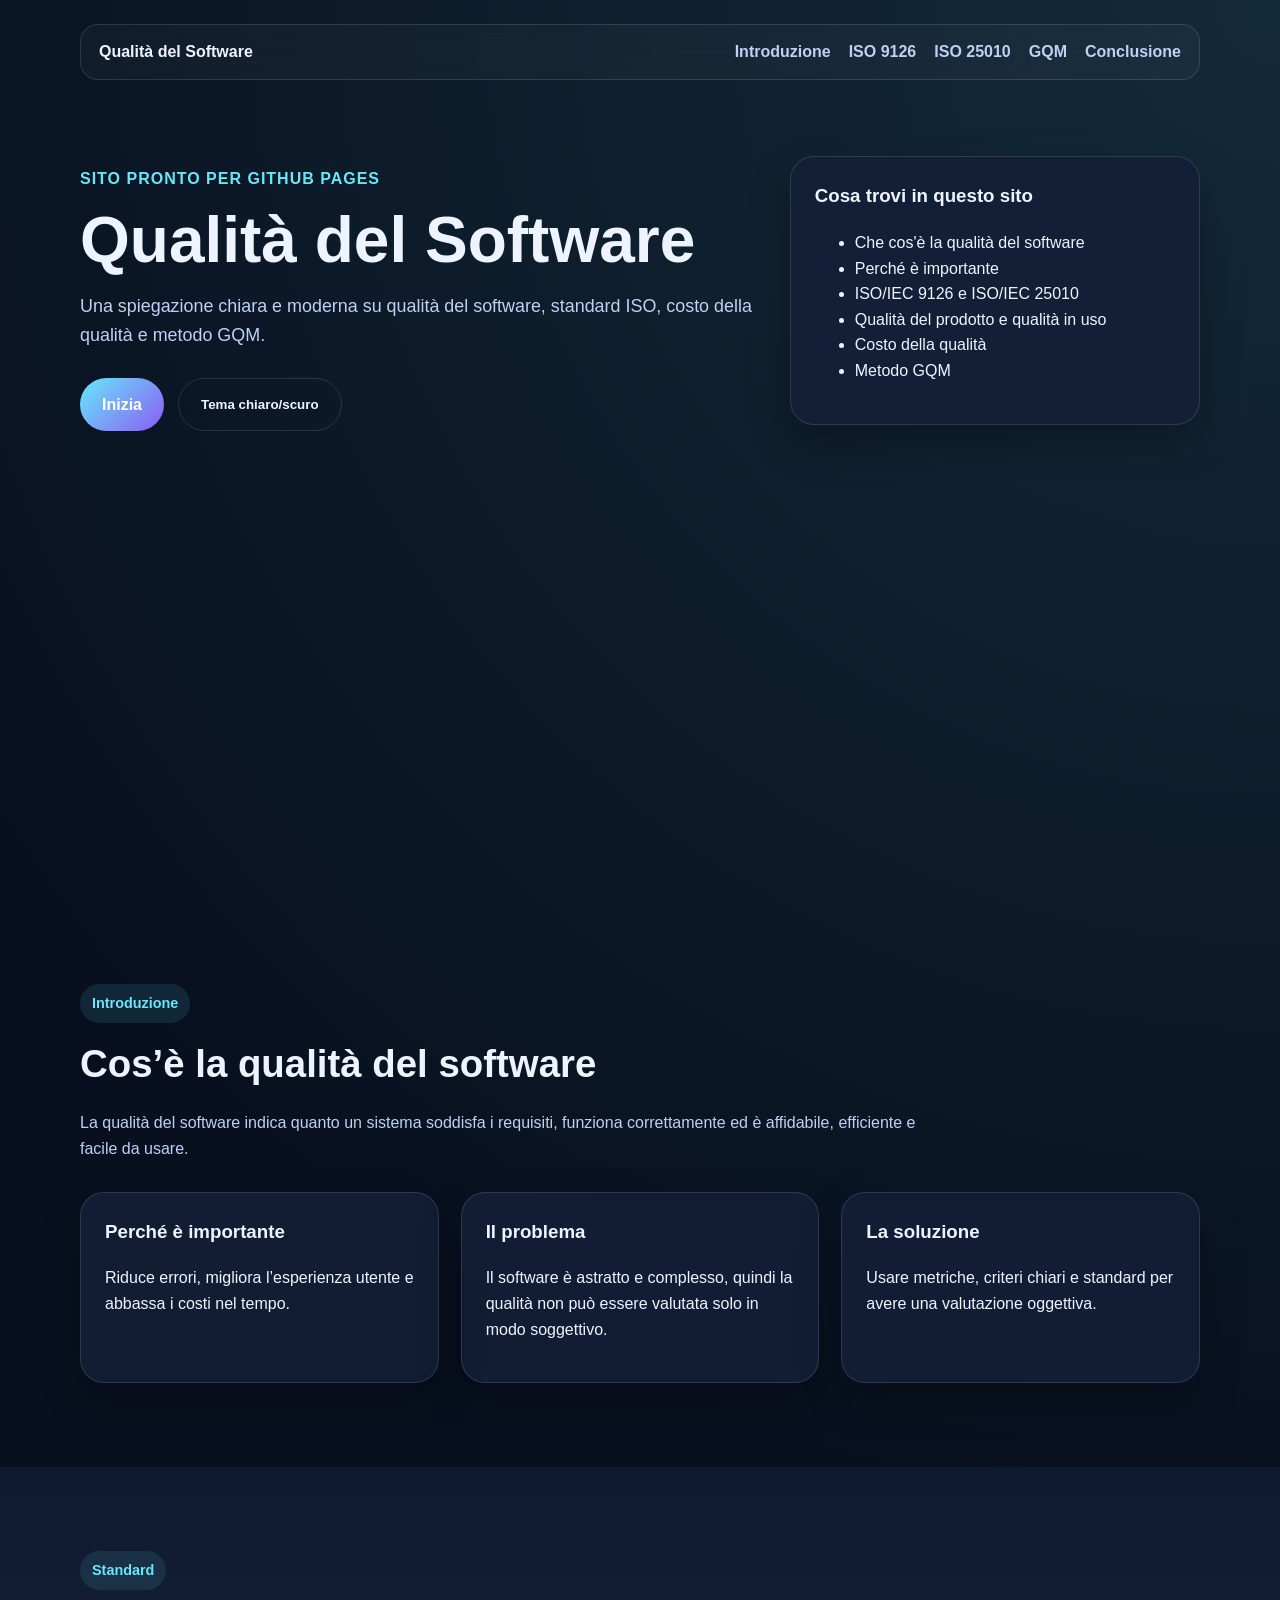
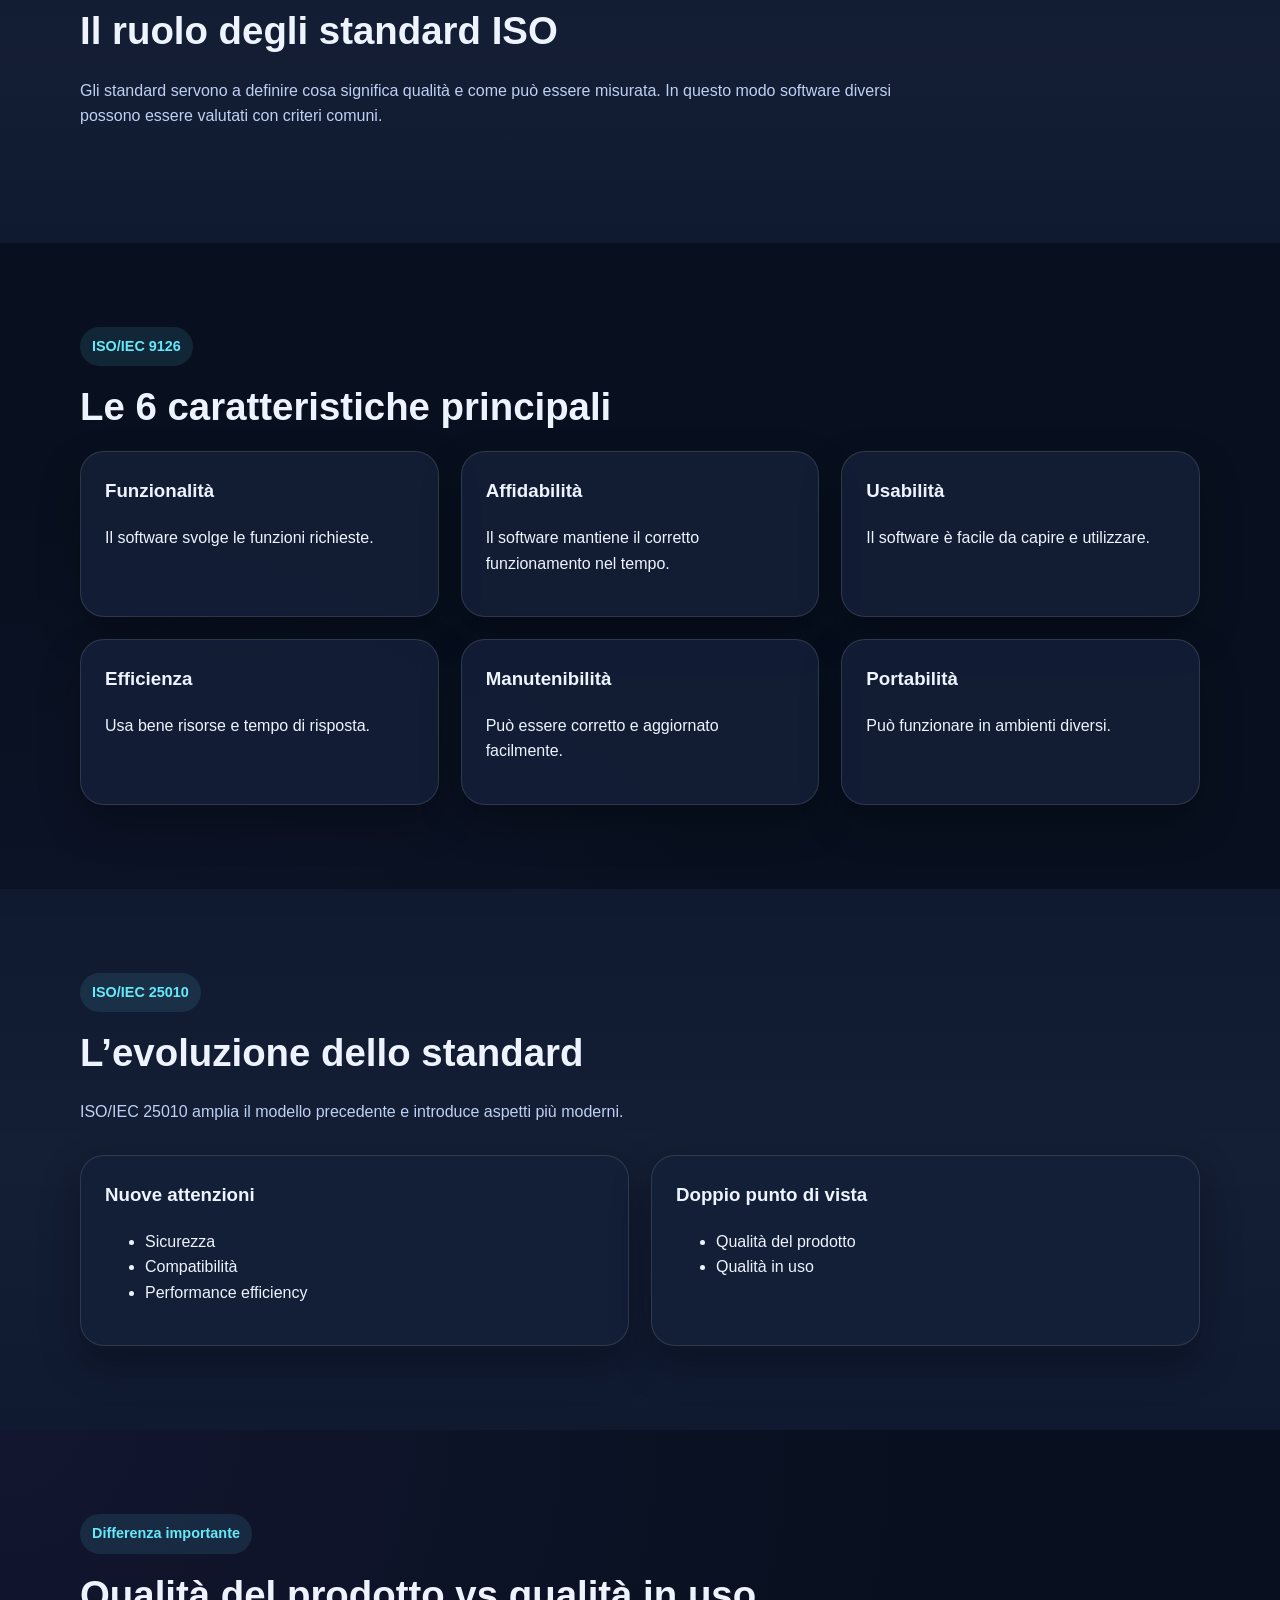
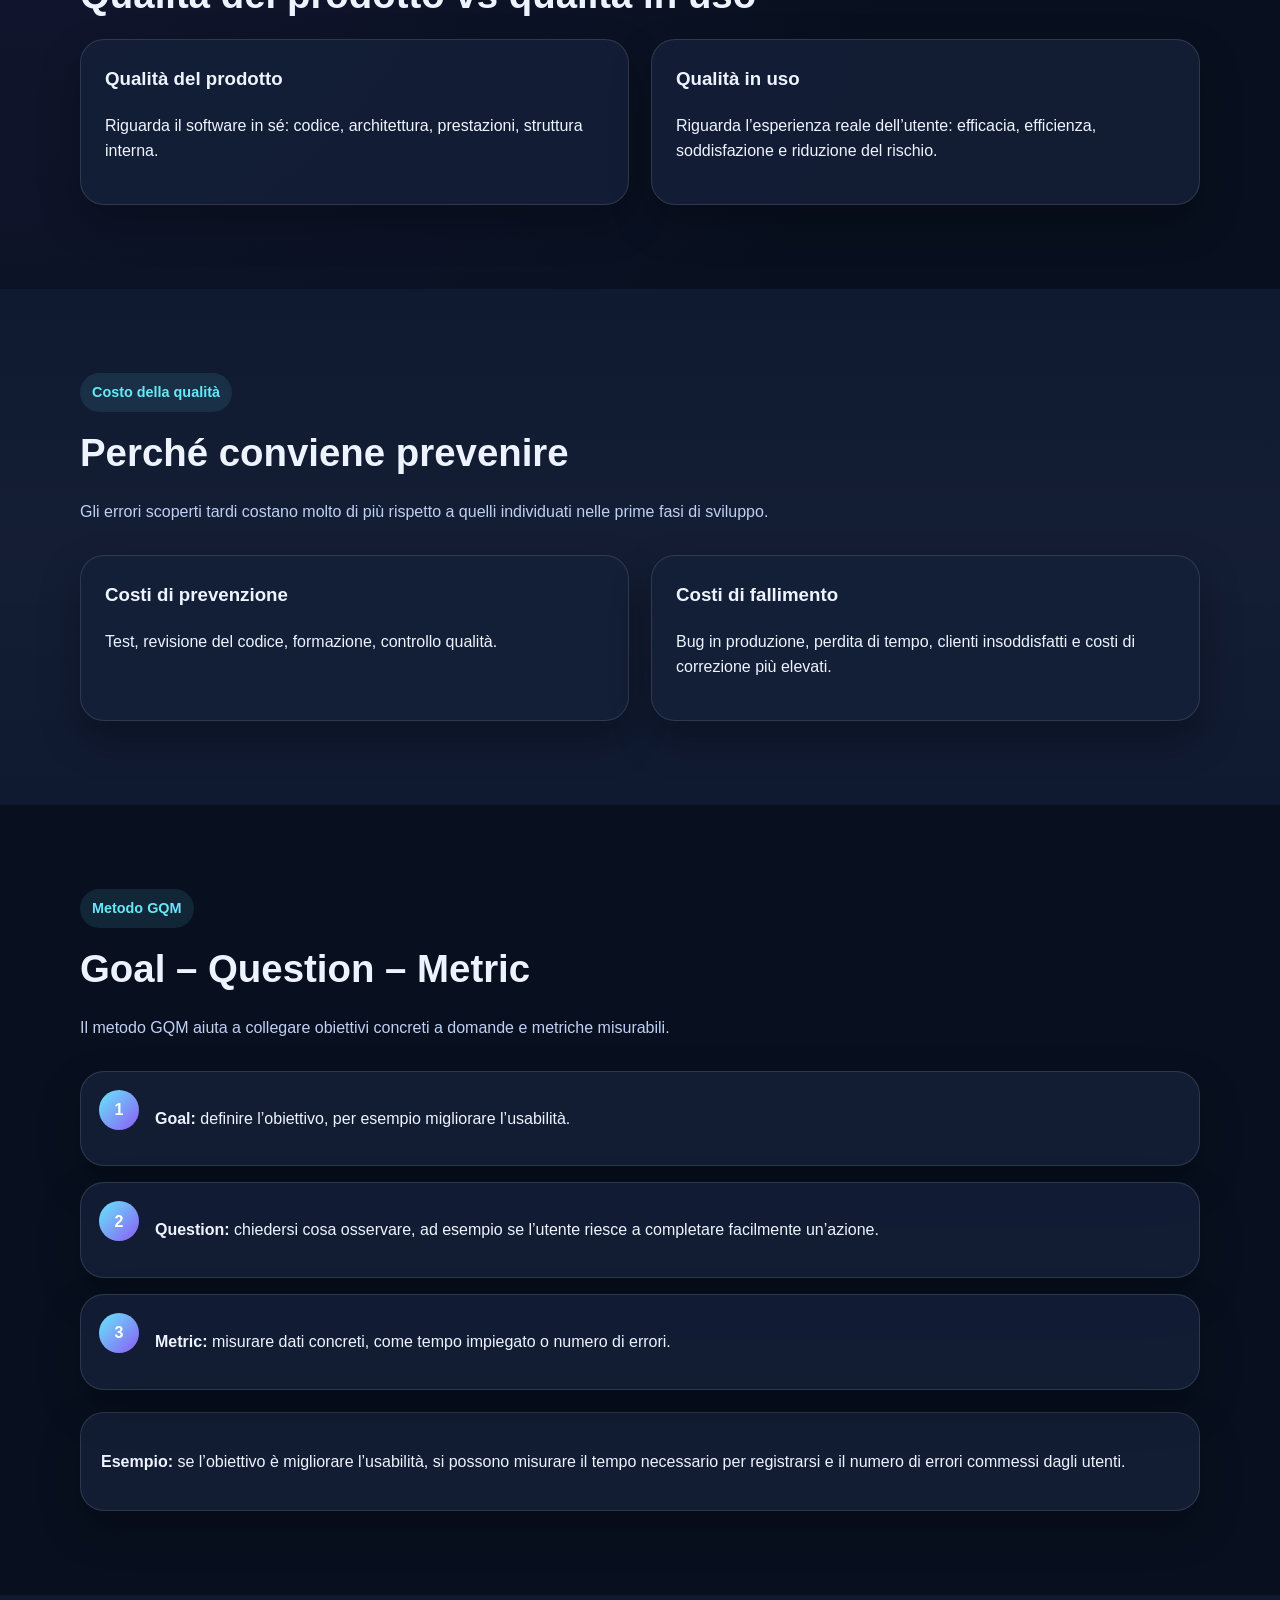
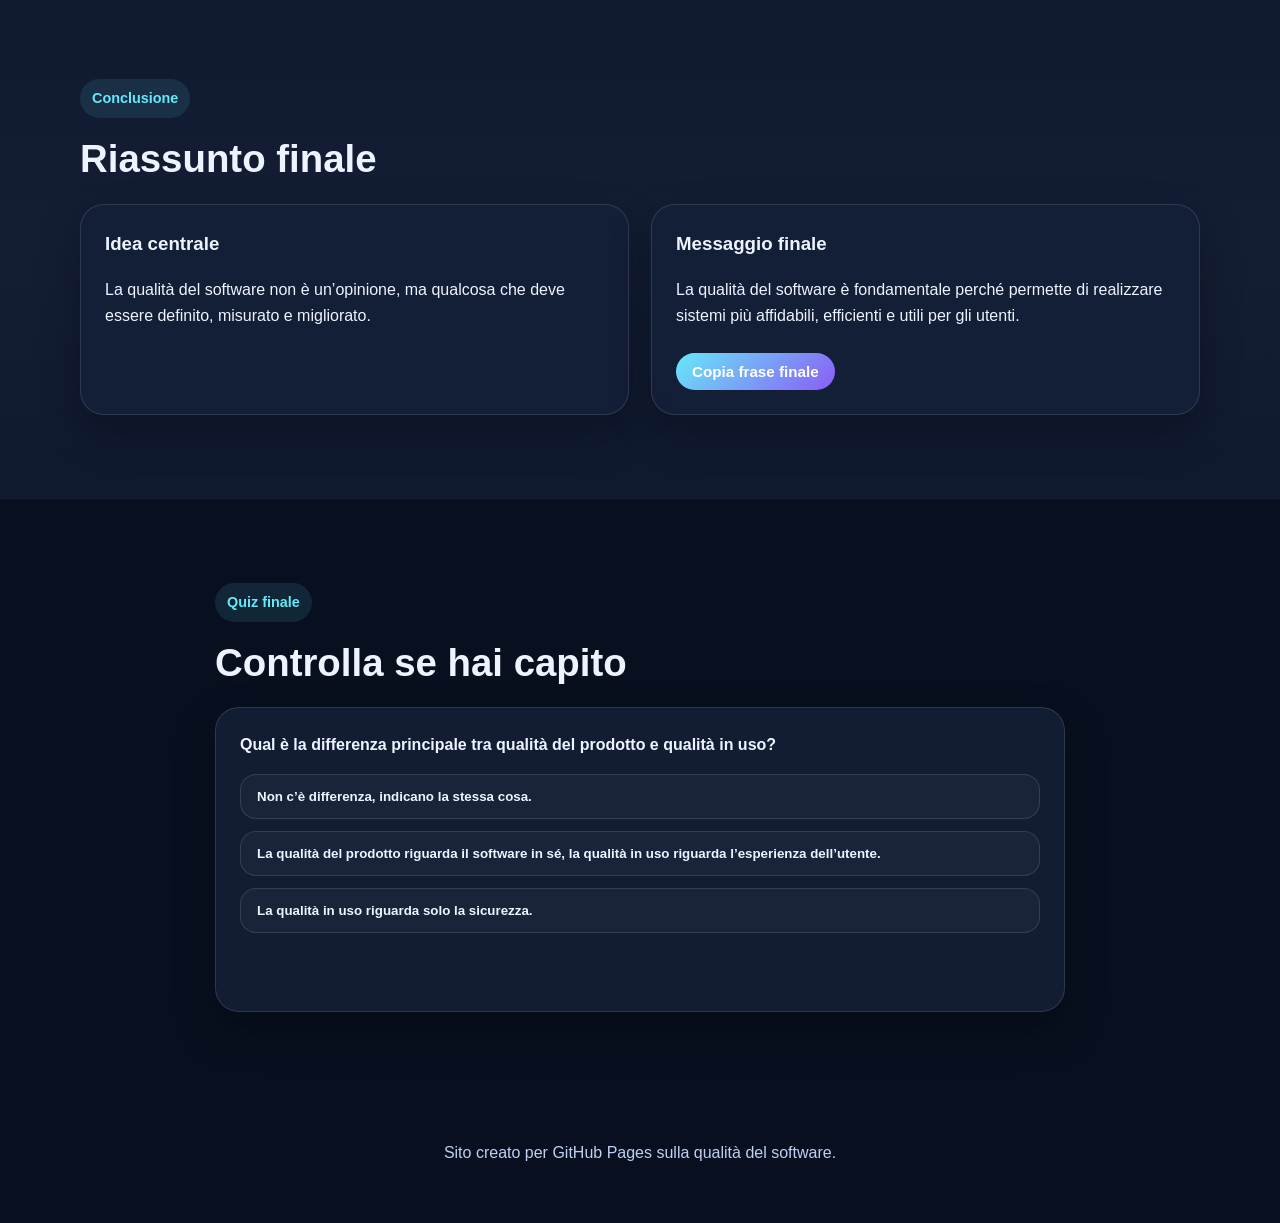
==== commit 1b94e320: "Add files via upload" ====
--- a/index.html
+++ b/index.html
@@ -3,8 +3,8 @@
 <head>
   <meta charset="UTF-8" />
   <meta name="viewport" content="width=device-width, initial-scale=1.0" />
-  <title>Modello di McCall e Modello di Boehm</title>
-  <meta name="description" content="Presentazione web sui modelli di qualità del software di McCall e Boehm." />
+  <title>Qualità del Software</title>
+  <meta name="description" content="Sito sulla qualità del software: standard ISO, qualità del prodotto, qualità in uso e metodo GQM." />
   <link rel="stylesheet" href="style.css" />
 </head>
 <body>
@@ -15,300 +15,214 @@
       <div class="logo">Qualità del Software</div>
       <button class="menu-toggle" id="menuToggle" aria-label="Apri menu">☰</button>
       <div class="nav-links" id="navLinks">
-        <a href="#mccall">McCall</a>
-        <a href="#boehm">Boehm</a>
-        <a href="#confronto">Confronto</a>
-        <a href="#presentazione">Presentazione</a>
-        <a href="#quiz">Quiz</a>
+        <a href="#introduzione">Introduzione</a>
+        <a href="#iso9126">ISO 9126</a>
+        <a href="#iso25010">ISO 25010</a>
+        <a href="#gqm">GQM</a>
+        <a href="#conclusione">Conclusione</a>
       </div>
     </nav>
 
-    <div class="hero-content container">
-      <div class="hero-grid">
-        <div>
-          <p class="eyebrow">Sito pronto per GitHub Pages</p>
-          <h1>Modello di McCall e Modello di Boehm</h1>
-          <p class="subtitle">
-            Un sito più elegante e più utile per la tua esposizione orale: definizioni, confronto, traccia di presentazione e quiz finale.
-          </p>
-
-          <div class="hero-buttons">
-            <a class="btn primary" href="#mccall">Inizia la spiegazione</a>
-            <button class="btn secondary" id="themeToggle">Tema chiaro/scuro</button>
-          </div>
-
-          <div class="hero-badges">
-            <span>✔ chiaro da studiare</span>
-            <span>✔ bello da mostrare</span>
-            <span>✔ pronto online</span>
-          </div>
-        </div>
-
-        <aside class="hero-panel">
-          <h3>Obiettivo del sito</h3>
-          <p>
-            Spiegare in modo semplice due modelli storici della qualità del software e mostrare come hanno preparato il terreno agli standard successivi.
-          </p>
-          <ul>
-            <li>McCall: qualità divisa in fattori</li>
-            <li>Boehm: qualità organizzata in livelli</li>
-            <li>Confronto finale pronto da presentare</li>
-          </ul>
-        </aside>
-      </div>
+    <div class="container hero-grid">
+      <div>
+        <p class="eyebrow">Sito pronto per GitHub Pages</p>
+        <h1>Qualità del Software</h1>
+        <p class="subtitle">
+          Una spiegazione chiara e moderna su qualità del software, standard ISO,
+          costo della qualità e metodo GQM.
+        </p>
+        <div class="hero-buttons">
+          <a class="btn primary" href="#introduzione">Inizia</a>
+          <button class="btn secondary" id="themeToggle">Tema chiaro/scuro</button>
+        </div>
+      </div>
+
+      <aside class="hero-card">
+        <h3>Cosa trovi in questo sito</h3>
+        <ul>
+          <li>Che cos'è la qualità del software</li>
+          <li>Perché è importante</li>
+          <li>ISO/IEC 9126 e ISO/IEC 25010</li>
+          <li>Qualità del prodotto e qualità in uso</li>
+          <li>Costo della qualità</li>
+          <li>Metodo GQM</li>
+        </ul>
+      </aside>
     </div>
   </header>
 
   <main>
-    <section class="section intro">
-      <div class="container narrow">
-        <h2>Perché questi modelli sono importanti?</h2>
-        <p>
-          La qualità del software non può essere valutata solo con impressioni personali. Modelli come McCall e Boehm
-          aiutano a trasformare la qualità in un insieme di aspetti osservabili, confrontabili e spiegabili.
-        </p>
+    <section class="section" id="introduzione">
+      <div class="container">
+        <span class="tag">Introduzione</span>
+        <h2>Cos’è la qualità del software</h2>
+        <p class="lead">
+          La qualità del software indica quanto un sistema soddisfa i requisiti,
+          funziona correttamente ed è affidabile, efficiente e facile da usare.
+        </p>
+
+        <div class="cards three">
+          <article class="card">
+            <h3>Perché è importante</h3>
+            <p>Riduce errori, migliora l’esperienza utente e abbassa i costi nel tempo.</p>
+          </article>
+          <article class="card">
+            <h3>Il problema</h3>
+            <p>Il software è astratto e complesso, quindi la qualità non può essere valutata solo in modo soggettivo.</p>
+          </article>
+          <article class="card">
+            <h3>La soluzione</h3>
+            <p>Usare metriche, criteri chiari e standard per avere una valutazione oggettiva.</p>
+          </article>
+        </div>
+      </div>
+    </section>
+
+    <section class="section alt">
+      <div class="container">
+        <span class="tag">Standard</span>
+        <h2>Il ruolo degli standard ISO</h2>
+        <p class="lead">
+          Gli standard servono a definire cosa significa qualità e come può essere misurata.
+          In questo modo software diversi possono essere valutati con criteri comuni.
+        </p>
+      </div>
+    </section>
+
+    <section class="section" id="iso9126">
+      <div class="container">
+        <span class="tag">ISO/IEC 9126</span>
+        <h2>Le 6 caratteristiche principali</h2>
+        <div class="cards three">
+          <article class="card"><h3>Funzionalità</h3><p>Il software svolge le funzioni richieste.</p></article>
+          <article class="card"><h3>Affidabilità</h3><p>Il software mantiene il corretto funzionamento nel tempo.</p></article>
+          <article class="card"><h3>Usabilità</h3><p>Il software è facile da capire e utilizzare.</p></article>
+          <article class="card"><h3>Efficienza</h3><p>Usa bene risorse e tempo di risposta.</p></article>
+          <article class="card"><h3>Manutenibilità</h3><p>Può essere corretto e aggiornato facilmente.</p></article>
+          <article class="card"><h3>Portabilità</h3><p>Può funzionare in ambienti diversi.</p></article>
+        </div>
+      </div>
+    </section>
+
+    <section class="section alt" id="iso25010">
+      <div class="container">
+        <span class="tag">ISO/IEC 25010</span>
+        <h2>L’evoluzione dello standard</h2>
+        <p class="lead">
+          ISO/IEC 25010 amplia il modello precedente e introduce aspetti più moderni.
+        </p>
+        <div class="cards two">
+          <article class="card">
+            <h3>Nuove attenzioni</h3>
+            <ul>
+              <li>Sicurezza</li>
+              <li>Compatibilità</li>
+              <li>Performance efficiency</li>
+            </ul>
+          </article>
+          <article class="card">
+            <h3>Doppio punto di vista</h3>
+            <ul>
+              <li>Qualità del prodotto</li>
+              <li>Qualità in uso</li>
+            </ul>
+          </article>
+        </div>
+      </div>
+    </section>
+
+    <section class="section">
+      <div class="container">
+        <span class="tag">Differenza importante</span>
+        <h2>Qualità del prodotto vs qualità in uso</h2>
+        <div class="cards two">
+          <article class="card">
+            <h3>Qualità del prodotto</h3>
+            <p>Riguarda il software in sé: codice, architettura, prestazioni, struttura interna.</p>
+          </article>
+          <article class="card">
+            <h3>Qualità in uso</h3>
+            <p>Riguarda l’esperienza reale dell’utente: efficacia, efficienza, soddisfazione e riduzione del rischio.</p>
+          </article>
+        </div>
+      </div>
+    </section>
+
+    <section class="section alt">
+      <div class="container">
+        <span class="tag">Costo della qualità</span>
+        <h2>Perché conviene prevenire</h2>
+        <p class="lead">
+          Gli errori scoperti tardi costano molto di più rispetto a quelli individuati nelle prime fasi di sviluppo.
+        </p>
+        <div class="cards two">
+          <article class="card">
+            <h3>Costi di prevenzione</h3>
+            <p>Test, revisione del codice, formazione, controllo qualità.</p>
+          </article>
+          <article class="card">
+            <h3>Costi di fallimento</h3>
+            <p>Bug in produzione, perdita di tempo, clienti insoddisfatti e costi di correzione più elevati.</p>
+          </article>
+        </div>
+      </div>
+    </section>
+
+    <section class="section" id="gqm">
+      <div class="container">
+        <span class="tag">Metodo GQM</span>
+        <h2>Goal – Question – Metric</h2>
+        <p class="lead">
+          Il metodo GQM aiuta a collegare obiettivi concreti a domande e metriche misurabili.
+        </p>
+        <div class="timeline">
+          <div class="step"><span>1</span><p><strong>Goal:</strong> definire l’obiettivo, per esempio migliorare l’usabilità.</p></div>
+          <div class="step"><span>2</span><p><strong>Question:</strong> chiedersi cosa osservare, ad esempio se l’utente riesce a completare facilmente un’azione.</p></div>
+          <div class="step"><span>3</span><p><strong>Metric:</strong> misurare dati concreti, come tempo impiegato o numero di errori.</p></div>
+        </div>
+
         <div class="quote-box">
-          <p>
-            “La qualità del software passa da idea astratta a insieme di caratteristiche da analizzare.”
-          </p>
-        </div>
-      </div>
-    </section>
-
-    <section class="section" id="mccall">
-      <div class="container">
-        <div class="section-head">
-          <span class="section-tag">Modello 1</span>
-          <h2>Modello di McCall</h2>
-        </div>
-        <p class="lead">
-          Proposto nel 1977, il modello di McCall divide la qualità del software in tre grandi aree, in base a come il prodotto viene usato, corretto o adattato.
-        </p>
-
-        <div class="cards three">
-          <article class="card">
-            <div class="card-icon">⚙</div>
-            <h3>Product Operations</h3>
-            <p>Descrive il comportamento del software mentre viene utilizzato.</p>
-            <ul>
-              <li>Correttezza</li>
-              <li>Affidabilità</li>
-              <li>Efficienza</li>
-              <li>Integrità</li>
-              <li>Usabilità</li>
-            </ul>
-          </article>
-
-          <article class="card">
-            <div class="card-icon">🛠</div>
-            <h3>Product Revision</h3>
-            <p>Riguarda la facilità con cui il software può essere corretto, testato o migliorato.</p>
-            <ul>
-              <li>Manutenibilità</li>
-              <li>Testabilità</li>
-              <li>Flessibilità</li>
-            </ul>
-          </article>
-
-          <article class="card">
-            <div class="card-icon">🌍</div>
-            <h3>Product Transition</h3>
-            <p>Valuta la capacità del software di adattarsi a nuovi ambienti o a nuovi usi.</p>
-            <ul>
-              <li>Portabilità</li>
-              <li>Riusabilità</li>
-              <li>Interoperabilità</li>
-            </ul>
-          </article>
-        </div>
-
-        <div class="highlight">
-          <strong>Idea chiave:</strong> McCall vede la qualità come un insieme di fattori che descrivono il software dal punto di vista pratico.
-        </div>
-
-        <div class="mini-explain">
-          <h3>Come lo puoi spiegare a voce</h3>
-          <p>
-            “Il modello di McCall è utile perché organizza la qualità in tre situazioni concrete:
-            quando il software viene usato, quando deve essere corretto e quando deve essere trasferito o riutilizzato.”
-          </p>
-        </div>
-      </div>
-    </section>
-
-    <section class="section alt" id="boehm">
-      <div class="container">
-        <div class="section-head">
-          <span class="section-tag">Modello 2</span>
-          <h2>Modello di Boehm</h2>
-        </div>
-        <p class="lead">
-          Il modello di Boehm, proposto nel 1978, non si limita a elencare fattori: li organizza in una struttura gerarchica, dal generale al tecnico.
-        </p>
-
-        <div class="cards three">
-          <article class="card">
-            <div class="card-icon">🏁</div>
-            <h3>Livello Alto</h3>
-            <p>Valuta l'utilità complessiva del software.</p>
-            <ul>
-              <li>As-is Utility</li>
-              <li>Maintainability</li>
-              <li>Portability</li>
-            </ul>
-          </article>
-
-          <article class="card">
-            <div class="card-icon">📚</div>
-            <h3>Livello Intermedio</h3>
-            <p>Comprende caratteristiche di qualità più vicine all'esperienza d'uso e di manutenzione.</p>
-            <ul>
-              <li>Affidabilità</li>
-              <li>Efficienza</li>
-              <li>Usabilità</li>
-              <li>Testabilità</li>
-              <li>Comprensibilità</li>
-            </ul>
-          </article>
-
-          <article class="card">
-            <div class="card-icon">🔬</div>
-            <h3>Livello Primitivo</h3>
-            <p>Scende nei dettagli tecnici osservabili o misurabili.</p>
-            <ul>
-              <li>Accuratezza</li>
-              <li>Completezza</li>
-              <li>Consistenza</li>
-              <li>Strutturazione</li>
-              <li>Accessibilità</li>
-            </ul>
-          </article>
-        </div>
-
-        <div class="highlight">
-          <strong>Idea chiave:</strong> Boehm mostra che la qualità può essere letta a più livelli, da quelli generali fino a quelli più tecnici.
-        </div>
-
-        <div class="mini-explain">
-          <h3>Come lo puoi spiegare a voce</h3>
-          <p>
-            “Boehm aggiunge profondità al discorso: non descrive solo la qualità, ma mostra anche come questa si scompone in livelli sempre più dettagliati.”
-          </p>
-        </div>
-      </div>
-    </section>
-
-    <section class="section" id="confronto">
-      <div class="container">
-        <div class="section-head">
-          <span class="section-tag">Sintesi</span>
-          <h2>Confronto diretto</h2>
-        </div>
-
-        <div class="table-wrapper">
-          <table>
-            <thead>
-              <tr>
-                <th>Aspetto</th>
-                <th>McCall</th>
-                <th>Boehm</th>
-              </tr>
-            </thead>
-            <tbody>
-              <tr>
-                <td>Anno</td>
-                <td>1977</td>
-                <td>1978</td>
-              </tr>
-              <tr>
-                <td>Struttura</td>
-                <td>Tre prospettive</td>
-                <td>Tre livelli gerarchici</td>
-              </tr>
-              <tr>
-                <td>Domanda centrale</td>
-                <td>Come si comporta il software?</td>
-                <td>Come si scompone la qualità?</td>
-              </tr>
-              <tr>
-                <td>Punto forte</td>
-                <td>Semplicità e chiarezza</td>
-                <td>Maggiore dettaglio</td>
-              </tr>
-              <tr>
-                <td>Utilità didattica</td>
-                <td>Molto intuitivo</td>
-                <td>Molto strutturato</td>
-              </tr>
-            </tbody>
-          </table>
-        </div>
-
-        <div class="comparison-grid">
-          <div class="info-box">
-            <h3>Quando conviene citare McCall</h3>
-            <p>Quando vuoi far capire subito che la qualità non è una sola cosa, ma un insieme di aspetti legati all'uso, alla modifica e al trasferimento del software.</p>
-          </div>
-          <div class="info-box">
-            <h3>Quando conviene citare Boehm</h3>
-            <p>Quando vuoi mostrare una visione più analitica, che parte da concetti generali e arriva a elementi tecnici specifici.</p>
-          </div>
-        </div>
-
-        <p class="conclusion">
-          In breve: <strong>McCall è più immediato</strong>, mentre <strong>Boehm è più gerarchico e approfondito</strong>.
-        </p>
-      </div>
-    </section>
-
-    <section class="section alt" id="presentazione">
-      <div class="container">
-        <div class="section-head">
-          <span class="section-tag">Aiuto orale</span>
-          <h2>Mini traccia per la tua presentazione</h2>
-        </div>
-
-        <div class="timeline">
-          <div class="step"><span>1</span><p>Introduci il concetto di qualità del software e spiega perché non può essere valutata in modo soggettivo.</p></div>
-          <div class="step"><span>2</span><p>Presenta il modello di McCall e le sue tre prospettive principali.</p></div>
-          <div class="step"><span>3</span><p>Presenta il modello di Boehm e la sua organizzazione a livelli.</p></div>
-          <div class="step"><span>4</span><p>Fai un confronto semplice: McCall è più intuitivo, Boehm è più strutturato.</p></div>
-          <div class="step"><span>5</span><p>Concludi dicendo che entrambi hanno contribuito all'evoluzione dei modelli moderni di qualità.</p></div>
-        </div>
-
-        <div class="speech-box">
-          <h3>Frase finale pronta</h3>
-          <p id="finalPhrase">
-            Il modello di McCall e il modello di Boehm sono fondamentali nella storia dell’ingegneria del software perché hanno reso la qualità un concetto analizzabile, organizzato e confrontabile.
-          </p>
-          <button class="btn primary small" id="copyBtn">Copia frase finale</button>
-          <span id="copyMsg" class="copy-msg"></span>
-        </div>
-      </div>
-    </section>
-
-    <section class="section" id="quiz">
-      <div class="container narrow">
-        <div class="section-head">
-          <span class="section-tag">Ripasso</span>
-          <h2>Mini quiz finale</h2>
-        </div>
-
-        <div class="quiz-card">
-          <p class="quiz-question">Quale tra queste frasi descrive meglio la differenza tra McCall e Boehm?</p>
-          <div class="quiz-options">
-            <button class="quiz-btn" data-correct="false">McCall è più recente e Boehm è uno standard ISO</button>
-            <button class="quiz-btn" data-correct="true">McCall divide la qualità in prospettive, Boehm la organizza in livelli gerarchici</button>
-            <button class="quiz-btn" data-correct="false">McCall riguarda solo i test, Boehm solo la portabilità</button>
-          </div>
-          <p class="quiz-result" id="quizResult"></p>
+          <p><strong>Esempio:</strong> se l’obiettivo è migliorare l’usabilità, si possono misurare il tempo necessario per registrarsi e il numero di errori commessi dagli utenti.</p>
+        </div>
+      </div>
+    </section>
+
+    <section class="section alt" id="conclusione">
+      <div class="container">
+        <span class="tag">Conclusione</span>
+        <h2>Riassunto finale</h2>
+        <div class="cards two">
+          <article class="card">
+            <h3>Idea centrale</h3>
+            <p>La qualità del software non è un’opinione, ma qualcosa che deve essere definito, misurato e migliorato.</p>
+          </article>
+          <article class="card">
+            <h3>Messaggio finale</h3>
+            <p id="finalPhrase">La qualità del software è fondamentale perché permette di realizzare sistemi più affidabili, efficienti e utili per gli utenti.</p>
+            <button class="btn primary small" id="copyBtn">Copia frase finale</button>
+            <span id="copyMsg" class="copy-msg"></span>
+          </article>
+        </div>
+      </div>
+    </section>
+
+    <section class="section">
+      <div class="container small-container">
+        <span class="tag">Quiz finale</span>
+        <h2>Controlla se hai capito</h2>
+        <div class="card quiz-card">
+          <p class="quiz-question">Qual è la differenza principale tra qualità del prodotto e qualità in uso?</p>
+          <button class="quiz-btn" data-correct="false">Non c’è differenza, indicano la stessa cosa.</button>
+          <button class="quiz-btn" data-correct="true">La qualità del prodotto riguarda il software in sé, la qualità in uso riguarda l’esperienza dell’utente.</button>
+          <button class="quiz-btn" data-correct="false">La qualità in uso riguarda solo la sicurezza.</button>
+          <p id="quizResult" class="quiz-result"></p>
         </div>
       </div>
     </section>
   </main>
 
   <footer class="footer">
-    <p>Sito statico creato per una presentazione scolastica su qualità del software.</p>
+    <p>Sito creato per GitHub Pages sulla qualità del software.</p>
   </footer>
 
   <script src="script.js"></script>
--- a/style.css
+++ b/style.css
@@ -4,27 +4,26 @@
 
 :root {
   --bg: #08101f;
-  --bg-alt: #0e1830;
-  --card: rgba(18, 31, 58, 0.86);
+  --bg-alt: #0f1930;
+  --card: rgba(20, 31, 56, 0.88);
   --text: #eef4ff;
-  --muted: #bfd0f6;
+  --muted: #bfd0f4;
   --accent: #67e8f9;
   --accent-2: #8b5cf6;
-  --border: rgba(255, 255, 255, 0.12);
-  --shadow: 0 18px 40px rgba(0, 0, 0, 0.28);
-  --glass: blur(14px);
+  --border: rgba(255,255,255,0.12);
+  --shadow: 0 18px 40px rgba(0,0,0,0.28);
 }
 
 body.light {
   --bg: #f4f8fd;
-  --bg-alt: #e9f0fa;
-  --card: rgba(255, 255, 255, 0.88);
-  --text: #12223b;
-  --muted: #55657c;
-  --accent: #0ea5e9;
+  --bg-alt: #eaf0f8;
+  --card: rgba(255,255,255,0.92);
+  --text: #14233b;
+  --muted: #5a6b82;
+  --accent: #0891b2;
   --accent-2: #7c3aed;
-  --border: rgba(18, 34, 59, 0.12);
-  --shadow: 0 18px 34px rgba(18, 34, 59, 0.10);
+  --border: rgba(20,35,59,0.12);
+  --shadow: 0 18px 34px rgba(20,35,59,0.10);
 }
 
 html {
@@ -35,8 +34,8 @@
   margin: 0;
   font-family: Arial, Helvetica, sans-serif;
   background:
-    radial-gradient(circle at top right, rgba(103, 232, 249, 0.12), transparent 24%),
-    radial-gradient(circle at left center, rgba(139, 92, 246, 0.09), transparent 28%),
+    radial-gradient(circle at top right, rgba(103,232,249,0.12), transparent 25%),
+    radial-gradient(circle at left center, rgba(139,92,246,0.08), transparent 28%),
     var(--bg);
   color: var(--text);
   line-height: 1.6;
@@ -57,8 +56,9 @@
   margin: 0 auto;
 }
 
-.narrow {
+.small-container {
   width: min(850px, calc(100% - 32px));
+  margin: 0 auto;
 }
 
 .hero {
@@ -77,8 +77,8 @@
   padding: 14px 18px;
   border: 1px solid var(--border);
   border-radius: 18px;
-  backdrop-filter: var(--glass);
-  background: rgba(255, 255, 255, 0.03);
+  backdrop-filter: blur(14px);
+  background: rgba(255,255,255,0.03);
   position: sticky;
   top: 12px;
   z-index: 999;
@@ -86,7 +86,6 @@
 
 .logo {
   font-weight: 800;
-  letter-spacing: 0.3px;
 }
 
 .menu-toggle {
@@ -121,80 +120,51 @@
   grid-template-columns: 1.25fr 0.75fr;
   gap: 26px;
   align-items: center;
-  padding-top: 30px;
+  padding-top: 24px;
 }
 
 .eyebrow {
   color: var(--accent);
   font-weight: 800;
   text-transform: uppercase;
-  letter-spacing: 1.1px;
-  margin-bottom: 10px;
+  letter-spacing: 1px;
 }
 
 h1 {
-  font-size: clamp(2.6rem, 5vw, 5rem);
-  line-height: 1.04;
+  font-size: clamp(2.5rem, 5vw, 5rem);
+  line-height: 1.05;
   margin: 0 0 18px;
-  max-width: 820px;
 }
 
 .subtitle {
+  color: var(--muted);
   max-width: 720px;
-  font-size: 1.14rem;
-  color: var(--muted);
+  font-size: 1.12rem;
+}
+
+.hero-card,
+.card,
+.step,
+.quote-box {
+  background: var(--card);
+  border: 1px solid var(--border);
+  border-radius: 24px;
+  box-shadow: var(--shadow);
+}
+
+.hero-card {
+  padding: 24px;
+}
+
+.hero-card h3 {
+  margin-top: 0;
 }
 
 .hero-buttons {
   display: flex;
   gap: 14px;
   flex-wrap: wrap;
-  margin-top: 30px;
-}
-
-.hero-badges {
-  display: flex;
-  gap: 12px;
-  flex-wrap: wrap;
-  margin-top: 22px;
-}
-
-.hero-badges span {
-  padding: 10px 14px;
-  border-radius: 999px;
-  border: 1px solid var(--border);
-  background: rgba(255,255,255,0.04);
-  color: var(--muted);
-  font-weight: 700;
-  font-size: 0.95rem;
-}
-
-.hero-panel,
-.card,
-.info-box,
-.step,
-.speech-box,
-.quiz-card,
-.quote-box,
-.mini-explain {
-  background: var(--card);
-  border: 1px solid var(--border);
-  backdrop-filter: var(--glass);
-  box-shadow: var(--shadow);
-}
-
-.hero-panel {
-  border-radius: 24px;
-  padding: 24px;
-}
-
-.hero-panel h3 {
-  margin-top: 0;
-}
-
-.hero-panel ul {
-  margin-bottom: 0;
-  padding-left: 20px;
+  margin-top: 28px;
 }
 
 .btn {
@@ -205,12 +175,6 @@
   cursor: pointer;
   text-decoration: none;
   display: inline-block;
-  transition: transform 0.18s ease, opacity 0.18s ease;
-}
-
-.btn:hover {
-  transform: translateY(-2px);
-  opacity: 0.96;
 }
 
 .primary {
@@ -227,6 +191,7 @@
 .small {
   padding: 10px 16px;
   font-size: 0.95rem;
+  margin-top: 8px;
 }
 
 .section {
@@ -237,16 +202,12 @@
   background: linear-gradient(180deg, transparent, rgba(255,255,255,0.02), transparent), var(--bg-alt);
 }
 
-.section-head {
-  margin-bottom: 12px;
-}
-
-.section-tag {
+.tag {
   display: inline-block;
   margin-bottom: 10px;
   padding: 8px 12px;
   border-radius: 999px;
-  background: rgba(103, 232, 249, 0.10);
+  background: rgba(103,232,249,0.10);
   color: var(--accent);
   font-weight: 800;
   font-size: 0.9rem;
@@ -259,20 +220,8 @@
 
 .lead {
   color: var(--muted);
-  max-width: 820px;
-  margin-bottom: 32px;
-}
-
-.quote-box {
-  border-radius: 20px;
-  padding: 18px 22px;
-  margin-top: 24px;
-}
-
-.quote-box p {
-  margin: 0;
-  font-size: 1.08rem;
-  font-weight: 700;
+  max-width: 840px;
+  margin-bottom: 30px;
 }
 
 .cards {
@@ -284,100 +233,28 @@
   grid-template-columns: repeat(3, minmax(0, 1fr));
 }
 
+.cards.two {
+  grid-template-columns: repeat(2, minmax(0, 1fr));
+}
+
 .card {
-  border-radius: 24px;
   padding: 24px;
-}
-
-.card-icon {
-  font-size: 1.8rem;
-  margin-bottom: 8px;
 }
 
 .card h3 {
   margin-top: 0;
-  margin-bottom: 8px;
-}
-
-.card ul {
-  padding-left: 20px;
-  margin-bottom: 0;
-}
-
-.highlight {
-  margin-top: 24px;
-  border-radius: 18px;
-  padding: 18px 20px;
-  background: rgba(103, 232, 249, 0.10);
-  border: 1px solid rgba(103, 232, 249, 0.25);
-}
-
-.mini-explain {
-  margin-top: 20px;
-  border-radius: 20px;
-  padding: 20px;
-}
-
-.mini-explain h3 {
-  margin-top: 0;
-}
-
-.table-wrapper {
-  overflow-x: auto;
-  margin-top: 24px;
-}
-
-table {
-  width: 100%;
-  border-collapse: collapse;
-  background: var(--card);
-  border-radius: 18px;
-  overflow: hidden;
-  box-shadow: var(--shadow);
-}
-
-th, td {
-  padding: 16px;
-  border-bottom: 1px solid var(--border);
-  text-align: left;
-}
-
-th {
-  background: rgba(103, 232, 249, 0.12);
-}
-
-.comparison-grid {
-  display: grid;
-  grid-template-columns: 1fr 1fr;
-  gap: 18px;
-  margin-top: 22px;
-}
-
-.info-box {
-  border-radius: 22px;
-  padding: 22px;
-}
-
-.info-box h3 {
-  margin-top: 0;
-}
-
-.conclusion {
-  margin-top: 22px;
-  font-weight: 700;
 }
 
 .timeline {
   display: grid;
   gap: 16px;
-  margin-top: 28px;
+  margin-top: 24px;
 }
 
 .step {
   display: flex;
   gap: 16px;
   align-items: flex-start;
-  border-radius: 20px;
   padding: 18px;
 }
 
@@ -393,11 +270,9 @@
   font-weight: 800;
 }
 
-.speech-box,
-.quiz-card {
-  margin-top: 28px;
-  border-radius: 24px;
-  padding: 24px;
+.quote-box {
+  padding: 20px;
+  margin-top: 22px;
 }
 
 .copy-msg {
@@ -407,19 +282,20 @@
   font-weight: 800;
 }
 
+.quiz-card {
+  padding: 24px;
+}
+
 .quiz-question {
-  font-size: 1.08rem;
   font-weight: 700;
   margin-top: 0;
 }
 
-.quiz-options {
-  display: grid;
-  gap: 12px;
-}
-
 .quiz-btn {
+  display: block;
+  width: 100%;
   text-align: left;
+  margin-top: 12px;
   padding: 14px 16px;
   border-radius: 16px;
   border: 1px solid var(--border);
@@ -429,13 +305,8 @@
   font-weight: 700;
 }
 
-.quiz-btn:hover {
-  border-color: rgba(103, 232, 249, 0.45);
-}
-
 .quiz-result {
   min-height: 24px;
-  margin-bottom: 0;
   margin-top: 14px;
   font-weight: 800;
 }
@@ -449,7 +320,7 @@
 @media (max-width: 920px) {
   .hero-grid,
   .cards.three,
-  .comparison-grid {
+  .cards.two {
     grid-template-columns: 1fr;
   }
 }
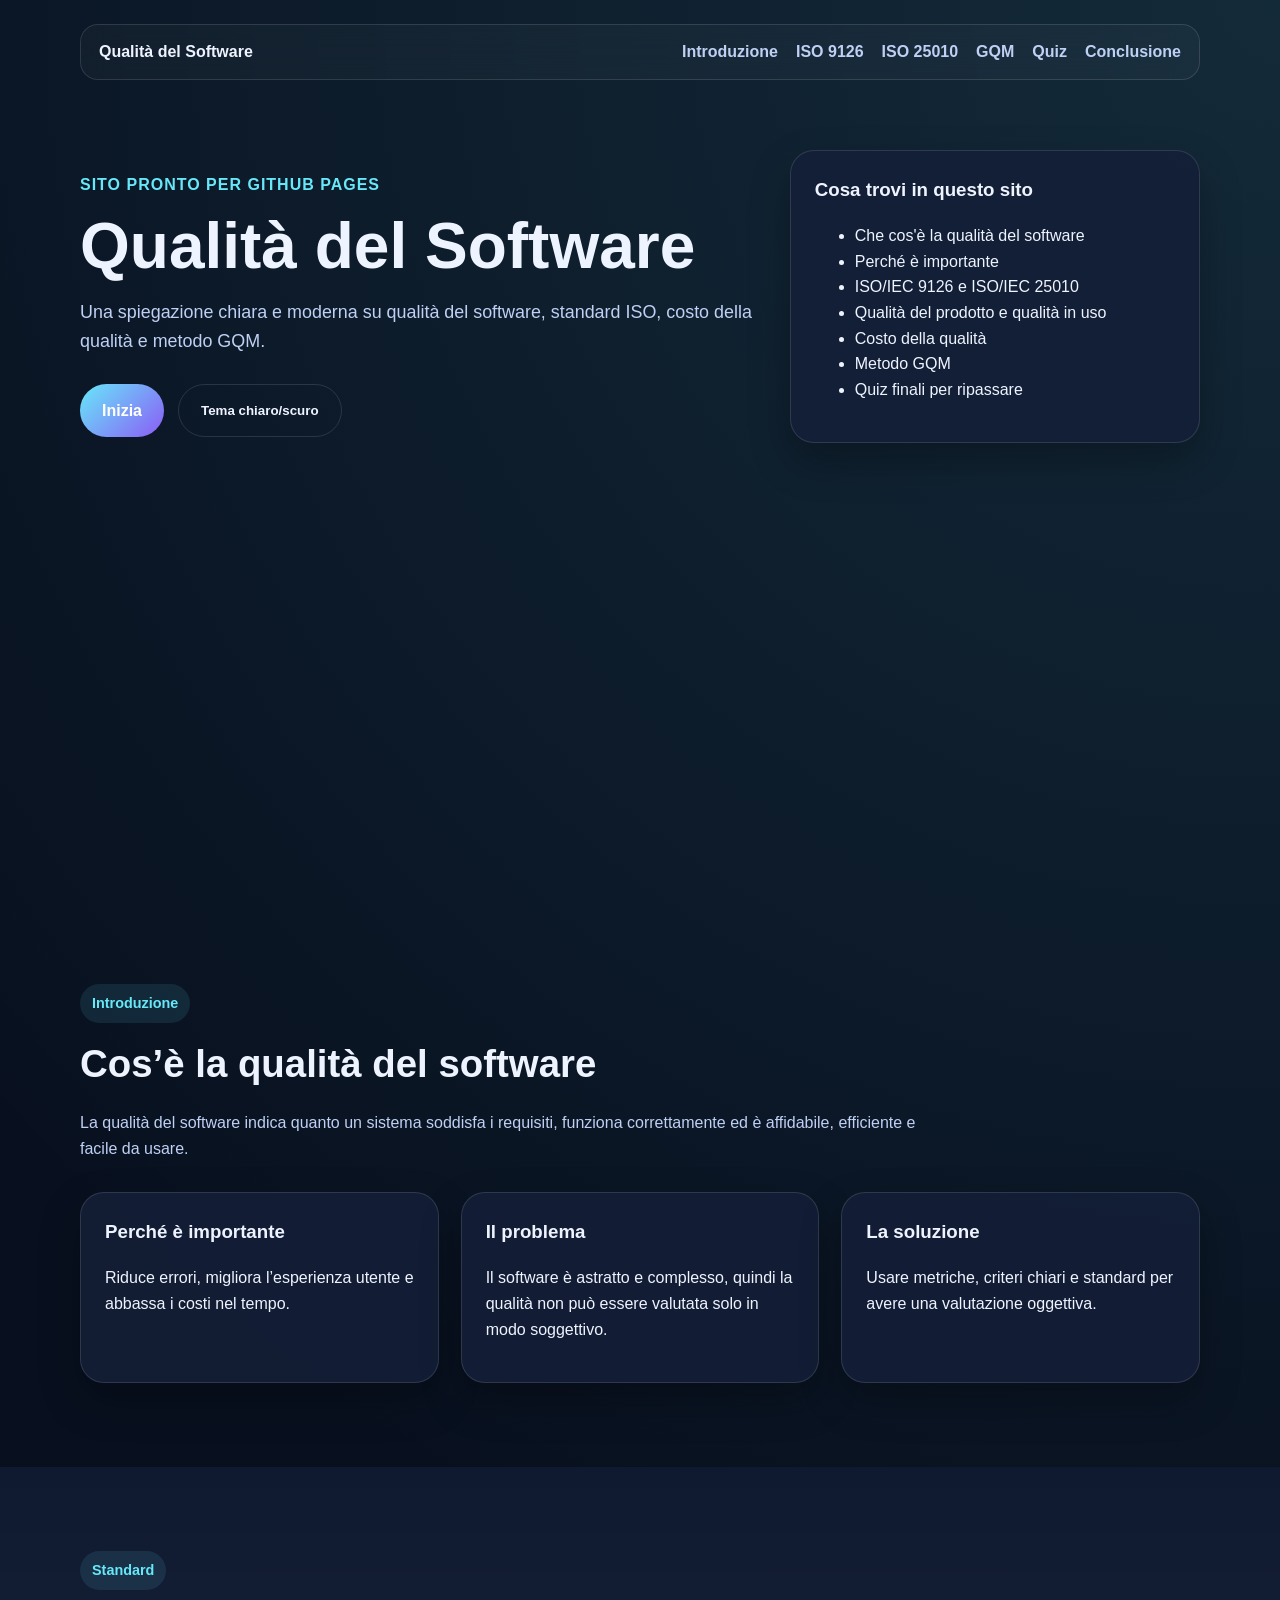
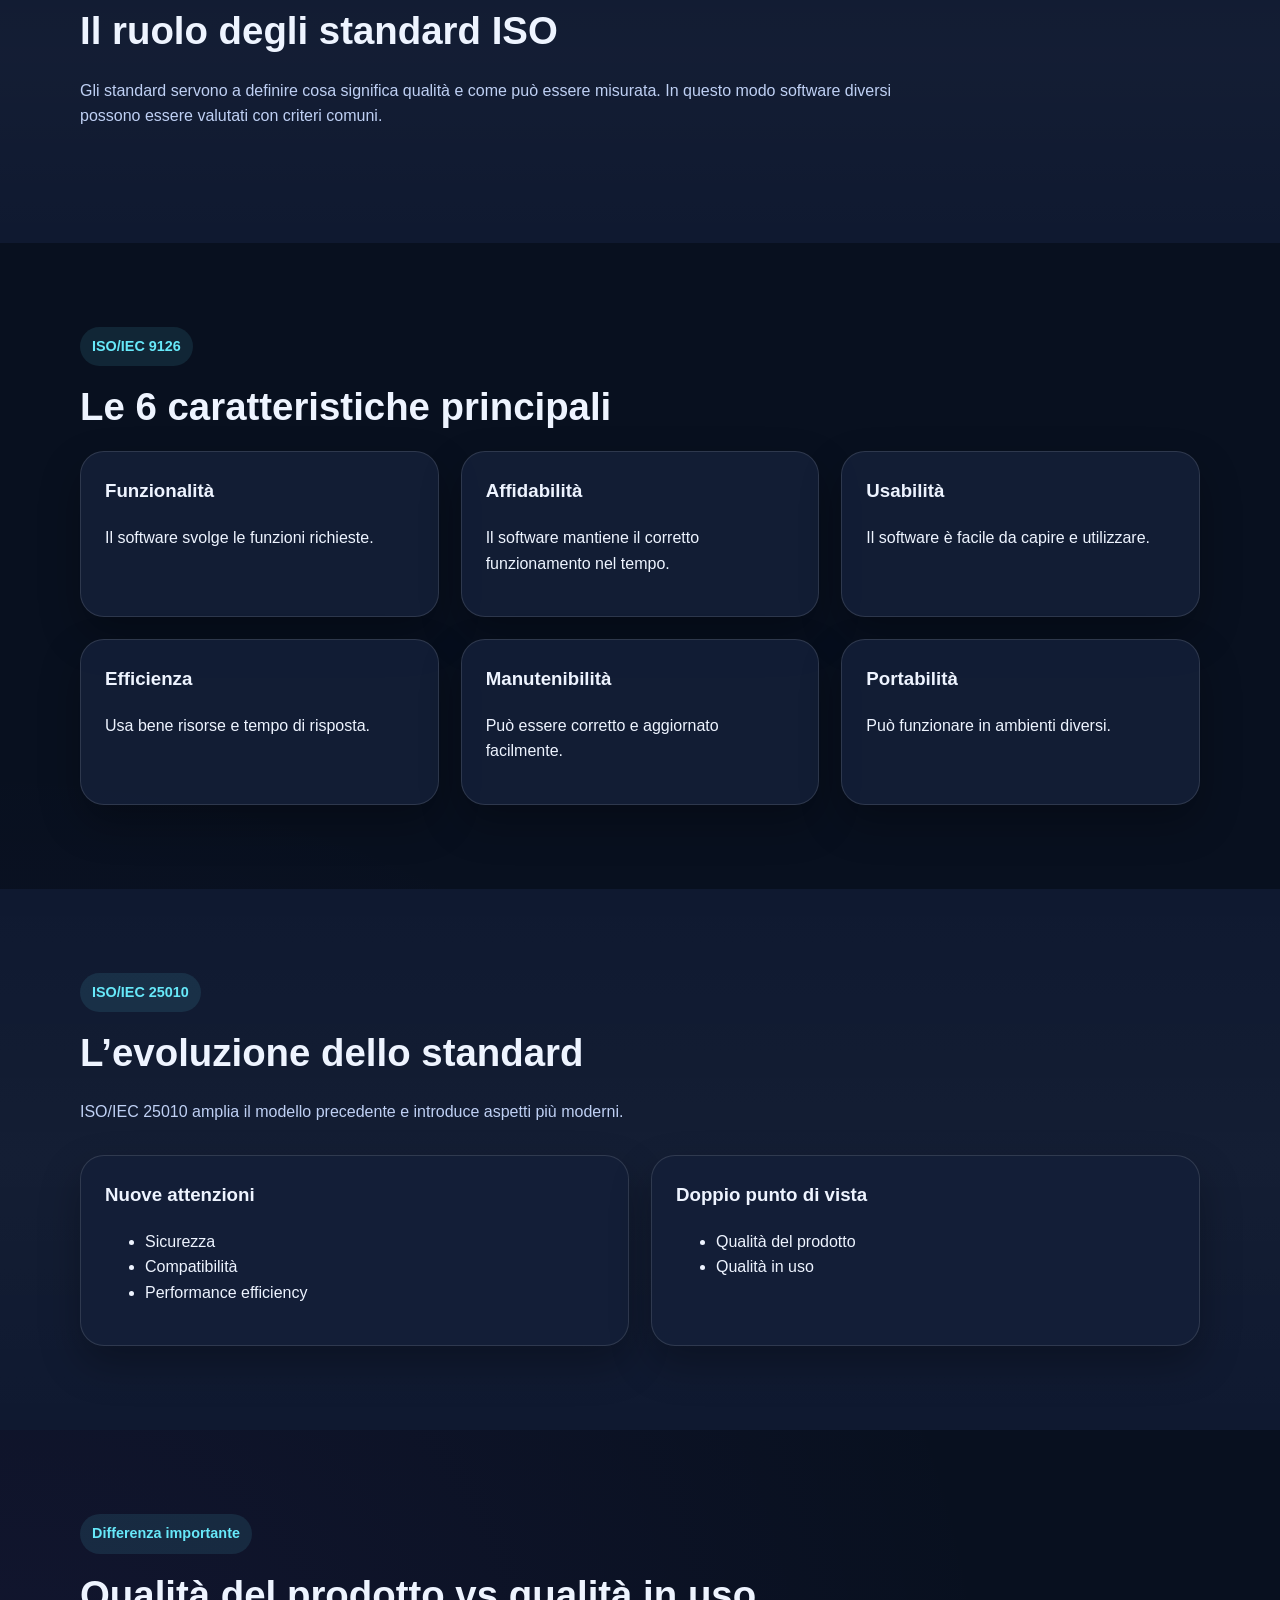
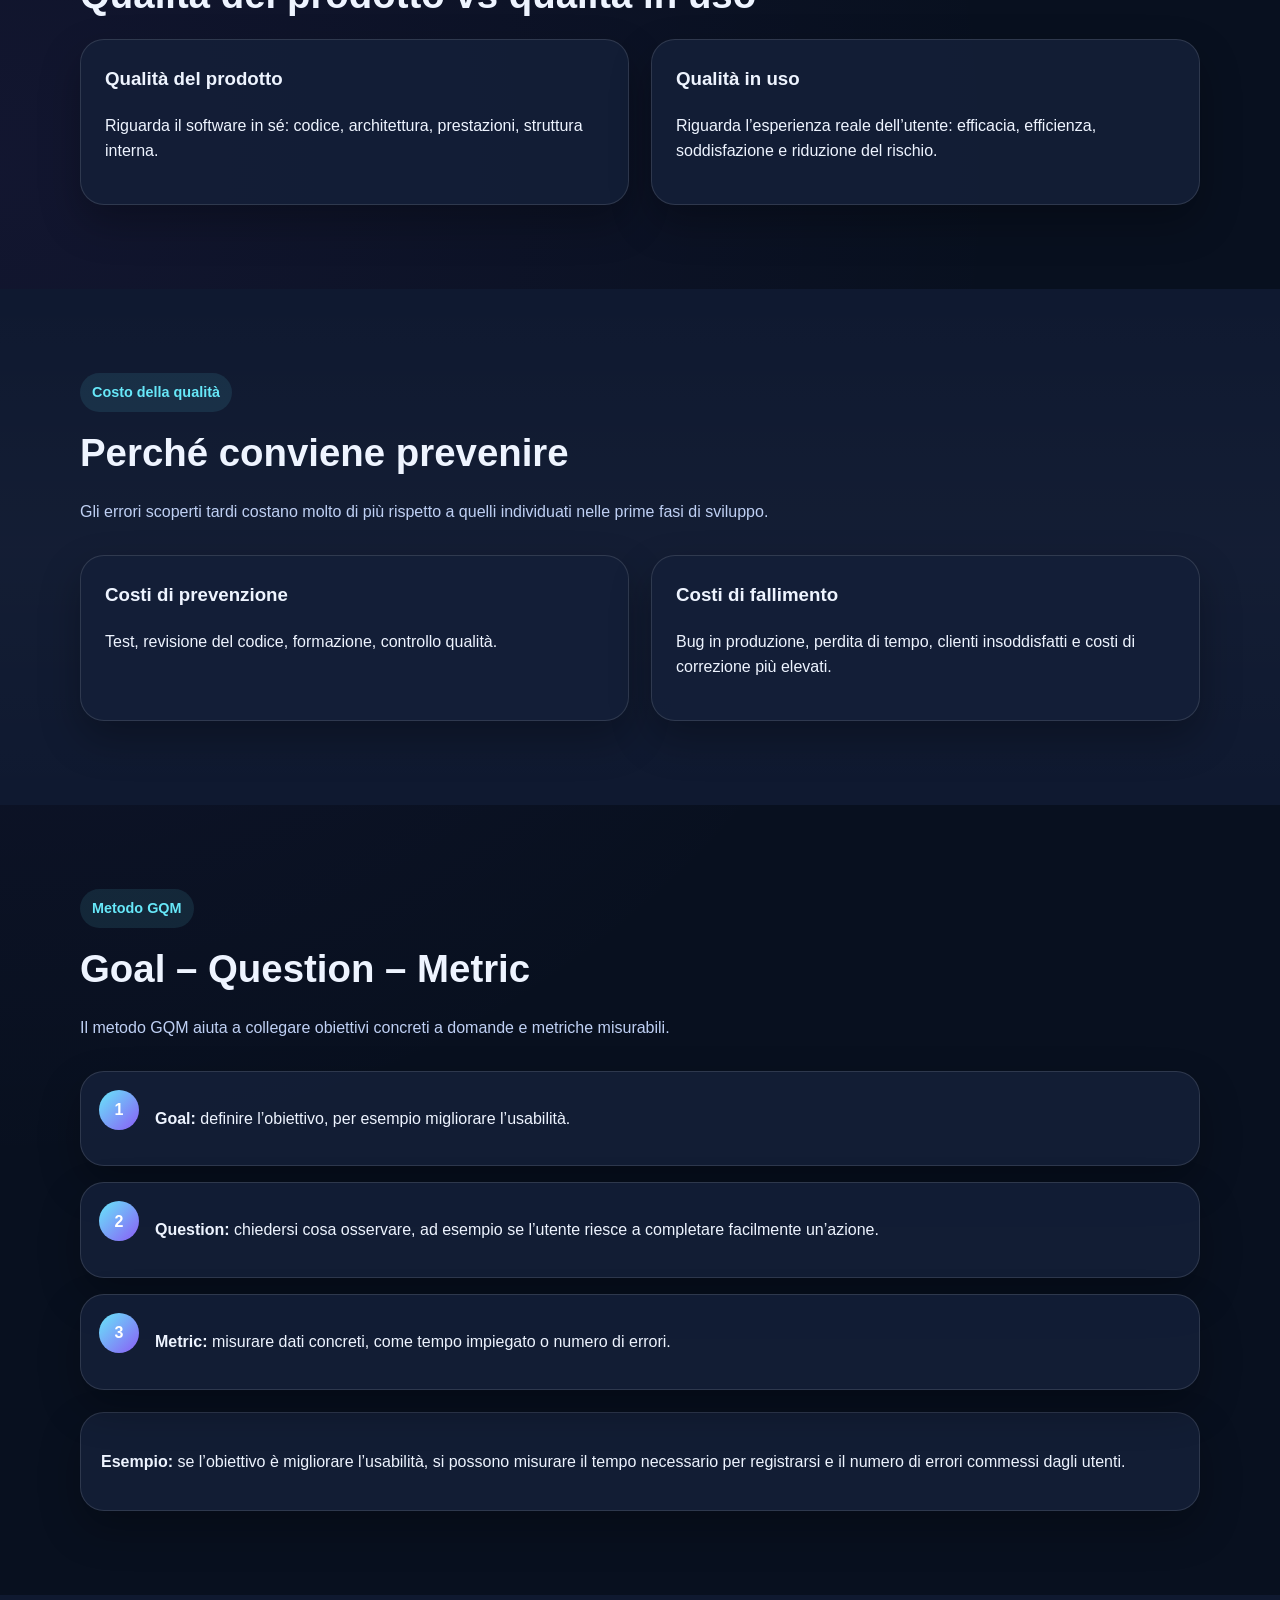
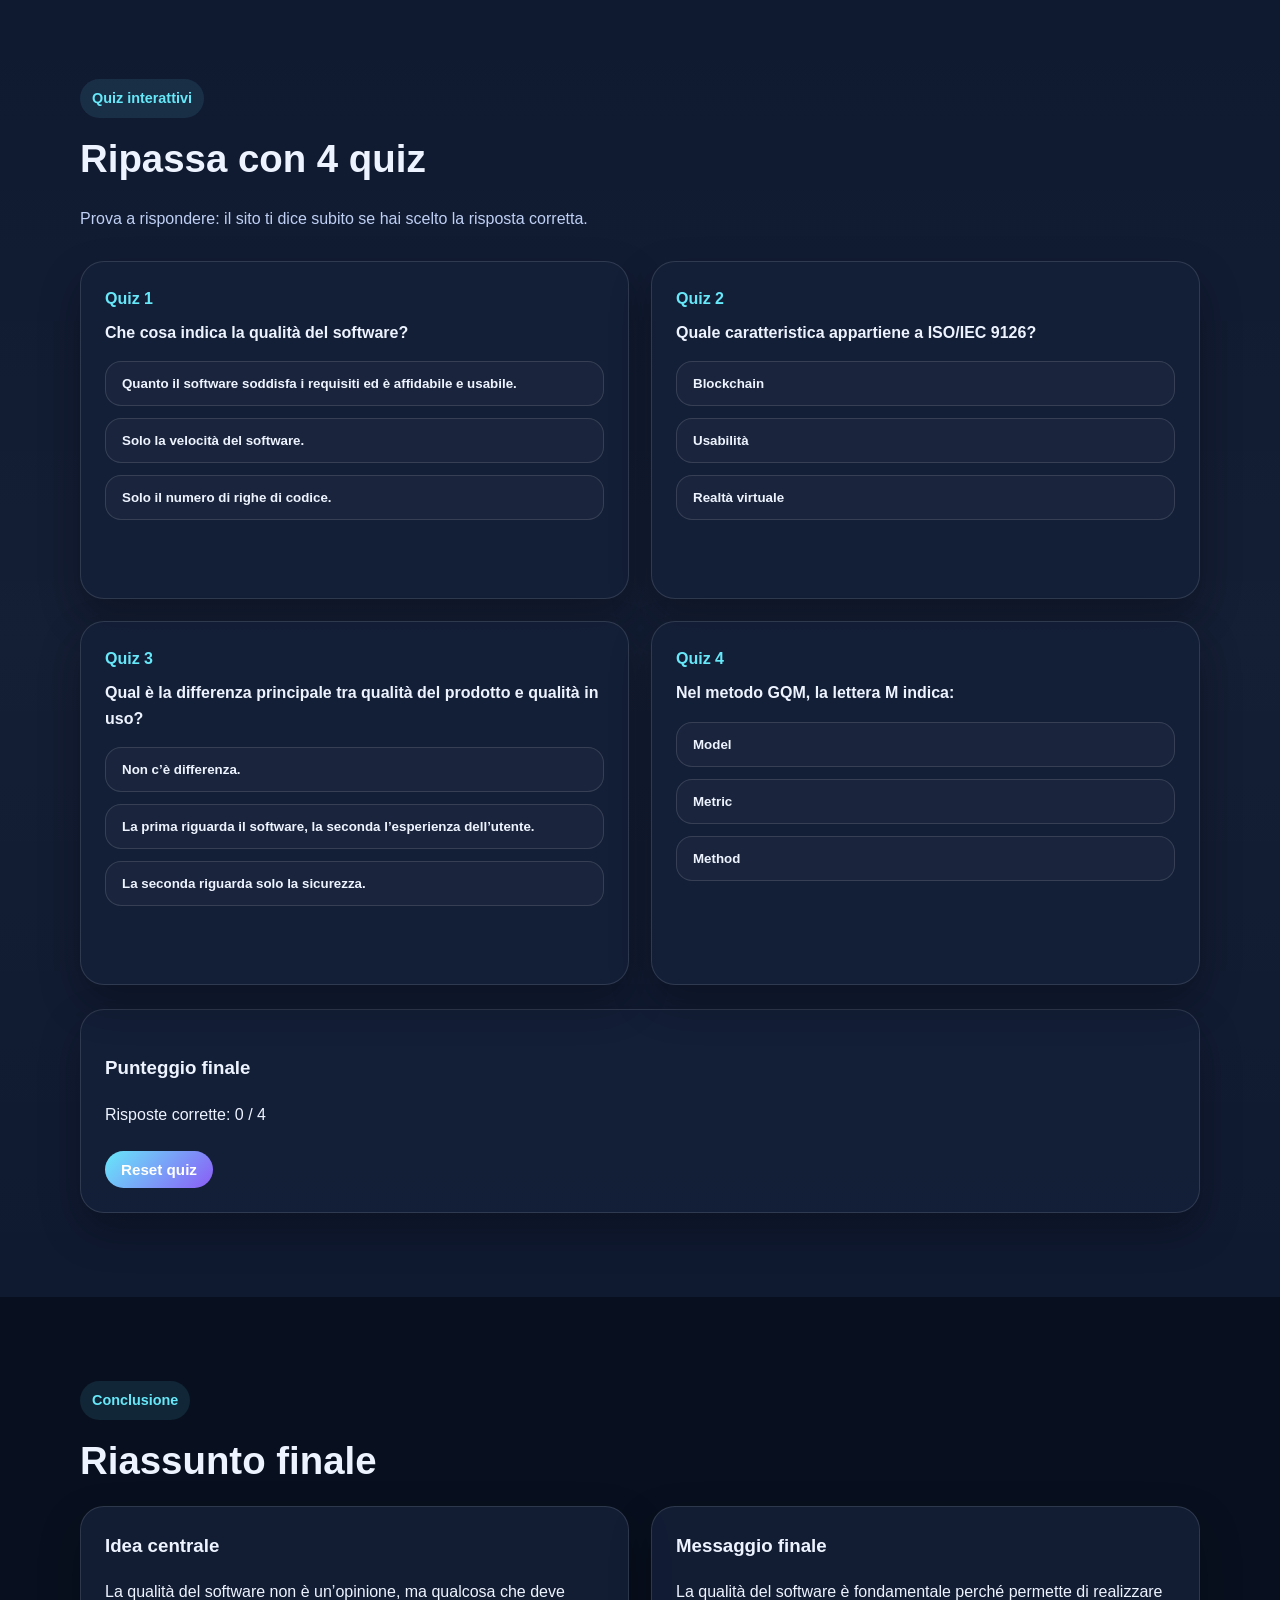
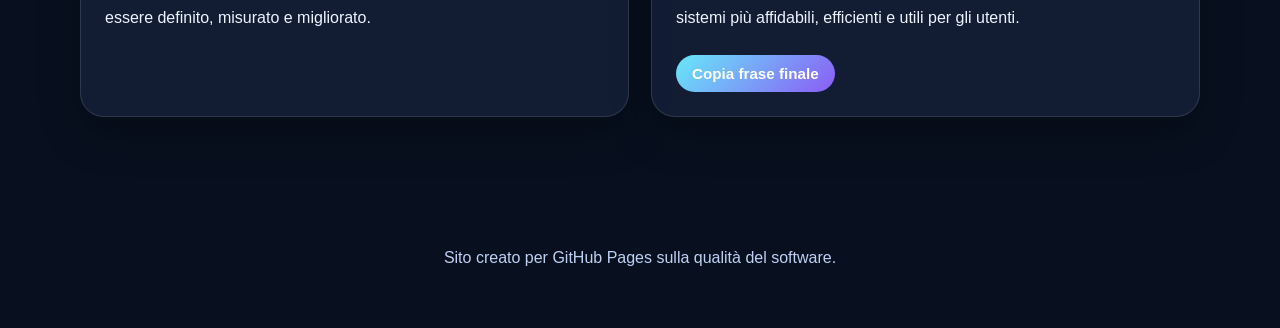
==== commit 7cbbfd6c: "Add files via upload" ====
--- a/index.html
+++ b/index.html
@@ -19,6 +19,7 @@
         <a href="#iso9126">ISO 9126</a>
         <a href="#iso25010">ISO 25010</a>
         <a href="#gqm">GQM</a>
+        <a href="#quiz">Quiz</a>
         <a href="#conclusione">Conclusione</a>
       </div>
     </nav>
@@ -46,6 +47,7 @@
           <li>Qualità del prodotto e qualità in uso</li>
           <li>Costo della qualità</li>
           <li>Metodo GQM</li>
+          <li>Quiz finali per ripassare</li>
         </ul>
       </aside>
     </div>
@@ -187,7 +189,61 @@
       </div>
     </section>
 
-    <section class="section alt" id="conclusione">
+    <section class="section alt" id="quiz">
+      <div class="container">
+        <span class="tag">Quiz interattivi</span>
+        <h2>Ripassa con 4 quiz</h2>
+        <p class="lead">
+          Prova a rispondere: il sito ti dice subito se hai scelto la risposta corretta.
+        </p>
+
+        <div class="quiz-grid">
+          <article class="card quiz-card">
+            <p class="quiz-number">Quiz 1</p>
+            <p class="quiz-question">Che cosa indica la qualità del software?</p>
+            <button class="quiz-btn" data-quiz="1" data-correct="true">Quanto il software soddisfa i requisiti ed è affidabile e usabile.</button>
+            <button class="quiz-btn" data-quiz="1" data-correct="false">Solo la velocità del software.</button>
+            <button class="quiz-btn" data-quiz="1" data-correct="false">Solo il numero di righe di codice.</button>
+            <p id="quizResult1" class="quiz-result"></p>
+          </article>
+
+          <article class="card quiz-card">
+            <p class="quiz-number">Quiz 2</p>
+            <p class="quiz-question">Quale caratteristica appartiene a ISO/IEC 9126?</p>
+            <button class="quiz-btn" data-quiz="2" data-correct="false">Blockchain</button>
+            <button class="quiz-btn" data-quiz="2" data-correct="true">Usabilità</button>
+            <button class="quiz-btn" data-quiz="2" data-correct="false">Realtà virtuale</button>
+            <p id="quizResult2" class="quiz-result"></p>
+          </article>
+
+          <article class="card quiz-card">
+            <p class="quiz-number">Quiz 3</p>
+            <p class="quiz-question">Qual è la differenza principale tra qualità del prodotto e qualità in uso?</p>
+            <button class="quiz-btn" data-quiz="3" data-correct="false">Non c’è differenza.</button>
+            <button class="quiz-btn" data-quiz="3" data-correct="true">La prima riguarda il software, la seconda l’esperienza dell’utente.</button>
+            <button class="quiz-btn" data-quiz="3" data-correct="false">La seconda riguarda solo la sicurezza.</button>
+            <p id="quizResult3" class="quiz-result"></p>
+          </article>
+
+          <article class="card quiz-card">
+            <p class="quiz-number">Quiz 4</p>
+            <p class="quiz-question">Nel metodo GQM, la lettera M indica:</p>
+            <button class="quiz-btn" data-quiz="4" data-correct="false">Model</button>
+            <button class="quiz-btn" data-quiz="4" data-correct="true">Metric</button>
+            <button class="quiz-btn" data-quiz="4" data-correct="false">Method</button>
+            <p id="quizResult4" class="quiz-result"></p>
+          </article>
+        </div>
+
+        <div class="score-box">
+          <h3>Punteggio finale</h3>
+          <p>Risposte corrette: <span id="scoreValue">0</span> / 4</p>
+          <button class="btn primary small" id="resetQuizBtn">Reset quiz</button>
+        </div>
+      </div>
+    </section>
+
+    <section class="section" id="conclusione">
       <div class="container">
         <span class="tag">Conclusione</span>
         <h2>Riassunto finale</h2>
@@ -205,20 +261,6 @@
         </div>
       </div>
     </section>
-
-    <section class="section">
-      <div class="container small-container">
-        <span class="tag">Quiz finale</span>
-        <h2>Controlla se hai capito</h2>
-        <div class="card quiz-card">
-          <p class="quiz-question">Qual è la differenza principale tra qualità del prodotto e qualità in uso?</p>
-          <button class="quiz-btn" data-correct="false">Non c’è differenza, indicano la stessa cosa.</button>
-          <button class="quiz-btn" data-correct="true">La qualità del prodotto riguarda il software in sé, la qualità in uso riguarda l’esperienza dell’utente.</button>
-          <button class="quiz-btn" data-correct="false">La qualità in uso riguarda solo la sicurezza.</button>
-          <p id="quizResult" class="quiz-result"></p>
-        </div>
-      </div>
-    </section>
   </main>
 
   <footer class="footer">
--- a/style.css
+++ b/style.css
@@ -12,6 +12,8 @@
   --accent-2: #8b5cf6;
   --border: rgba(255,255,255,0.12);
   --shadow: 0 18px 40px rgba(0,0,0,0.28);
+  --success: #34d399;
+  --danger: #fb7185;
 }
 
 body.light {
@@ -56,11 +58,6 @@
   margin: 0 auto;
 }
 
-.small-container {
-  width: min(850px, calc(100% - 32px));
-  margin: 0 auto;
-}
-
 .hero {
   min-height: 100vh;
   padding: 24px 0 48px;
@@ -145,7 +142,8 @@
 .hero-card,
 .card,
 .step,
-.quote-box {
+.quote-box,
+.score-box {
   background: var(--card);
   border: 1px solid var(--border);
   border-radius: 24px;
@@ -233,8 +231,15 @@
   grid-template-columns: repeat(3, minmax(0, 1fr));
 }
 
-.cards.two {
+.cards.two,
+.quiz-grid {
   grid-template-columns: repeat(2, minmax(0, 1fr));
+}
+
+.cards.two,
+.quiz-grid {
+  display: grid;
+  gap: 22px;
 }
 
 .card {
@@ -275,15 +280,11 @@
   margin-top: 22px;
 }
 
-.copy-msg {
-  display: inline-block;
-  margin-left: 10px;
-  color: var(--accent);
-  font-weight: 800;
-}
-
-.quiz-card {
-  padding: 24px;
+.quiz-number {
+  color: var(--accent);
+  font-weight: 800;
+  margin-top: 0;
+  margin-bottom: 8px;
 }
 
 .quiz-question {
@@ -305,9 +306,35 @@
   font-weight: 700;
 }
 
+.quiz-btn:hover {
+  border-color: rgba(103,232,249,0.45);
+}
+
+.quiz-btn.selected-correct {
+  border-color: var(--success);
+  outline: 2px solid rgba(52, 211, 153, 0.25);
+}
+
+.quiz-btn.selected-wrong {
+  border-color: var(--danger);
+  outline: 2px solid rgba(251, 113, 133, 0.25);
+}
+
 .quiz-result {
   min-height: 24px;
   margin-top: 14px;
+  font-weight: 800;
+}
+
+.score-box {
+  padding: 24px;
+  margin-top: 24px;
+}
+
+.copy-msg {
+  display: inline-block;
+  margin-left: 10px;
+  color: var(--accent);
   font-weight: 800;
 }
 
@@ -320,7 +347,8 @@
 @media (max-width: 920px) {
   .hero-grid,
   .cards.three,
-  .cards.two {
+  .cards.two,
+  .quiz-grid {
     grid-template-columns: 1fr;
   }
 }
